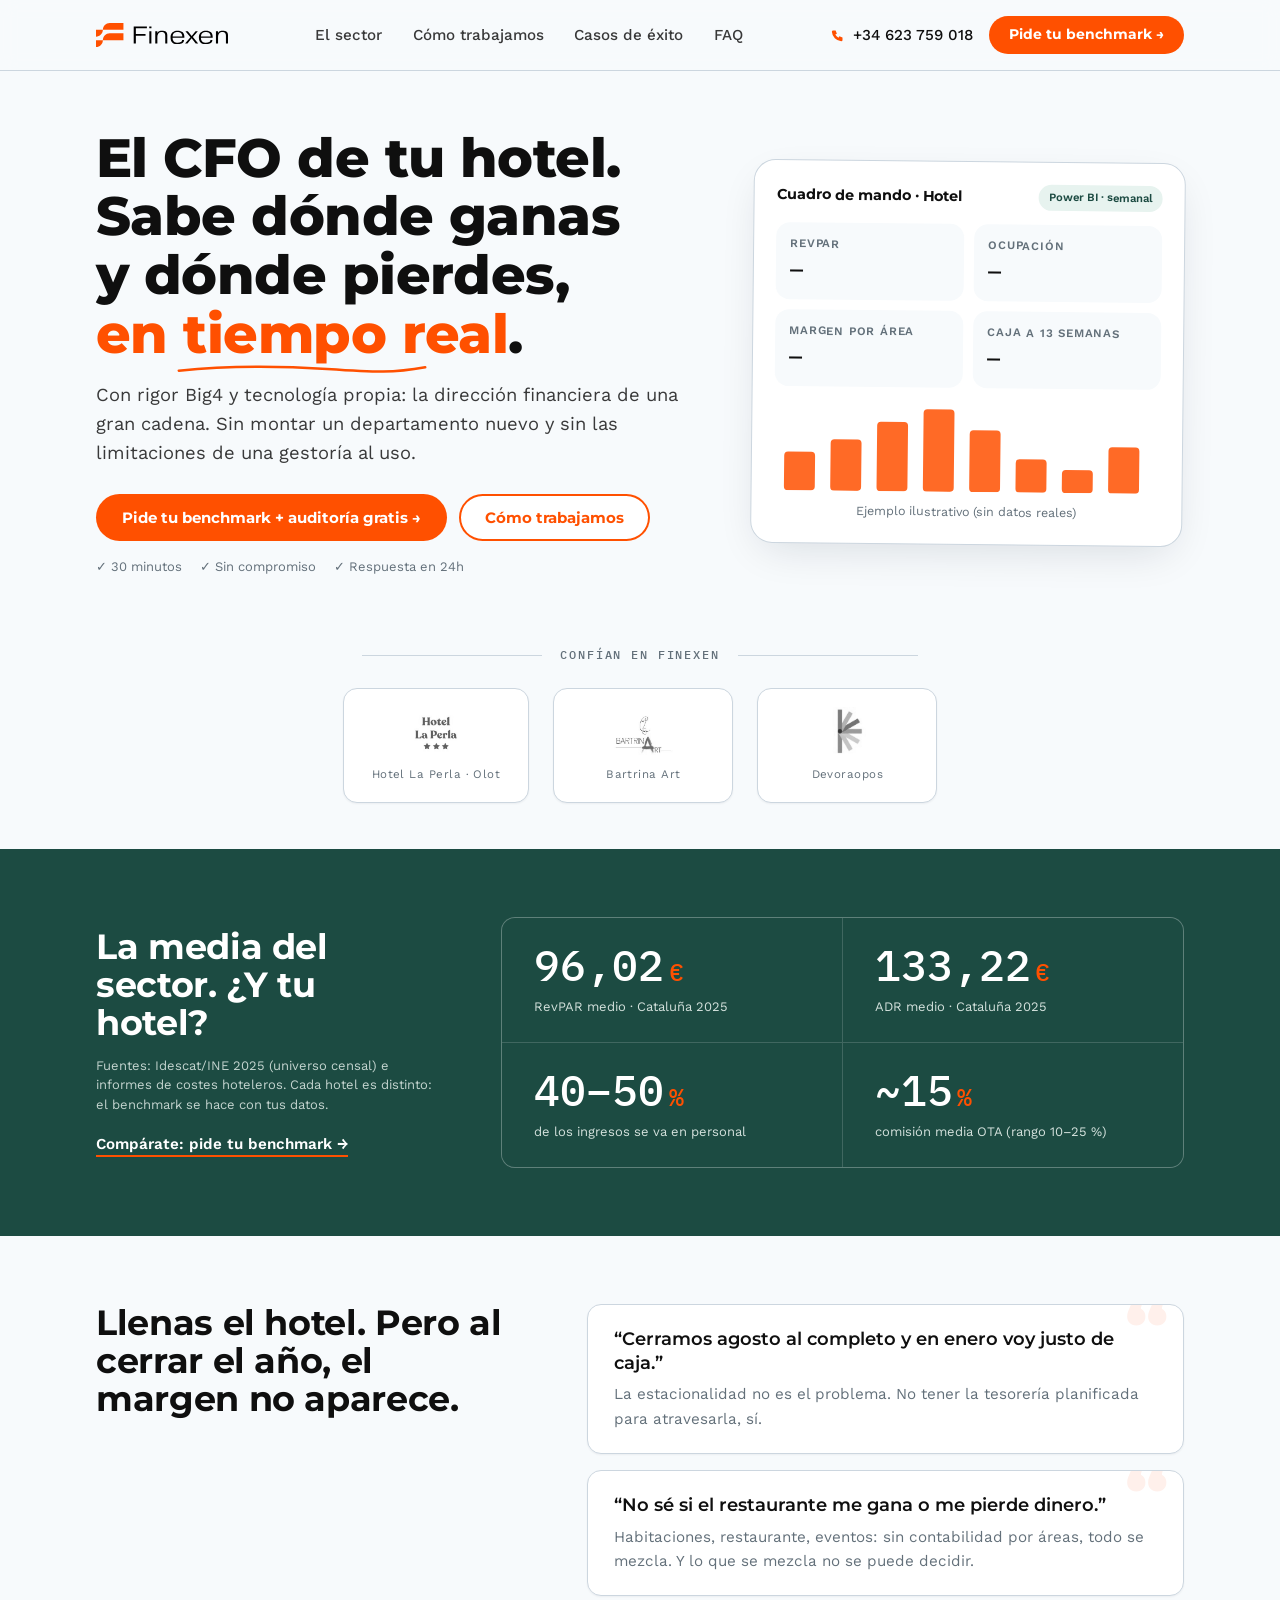
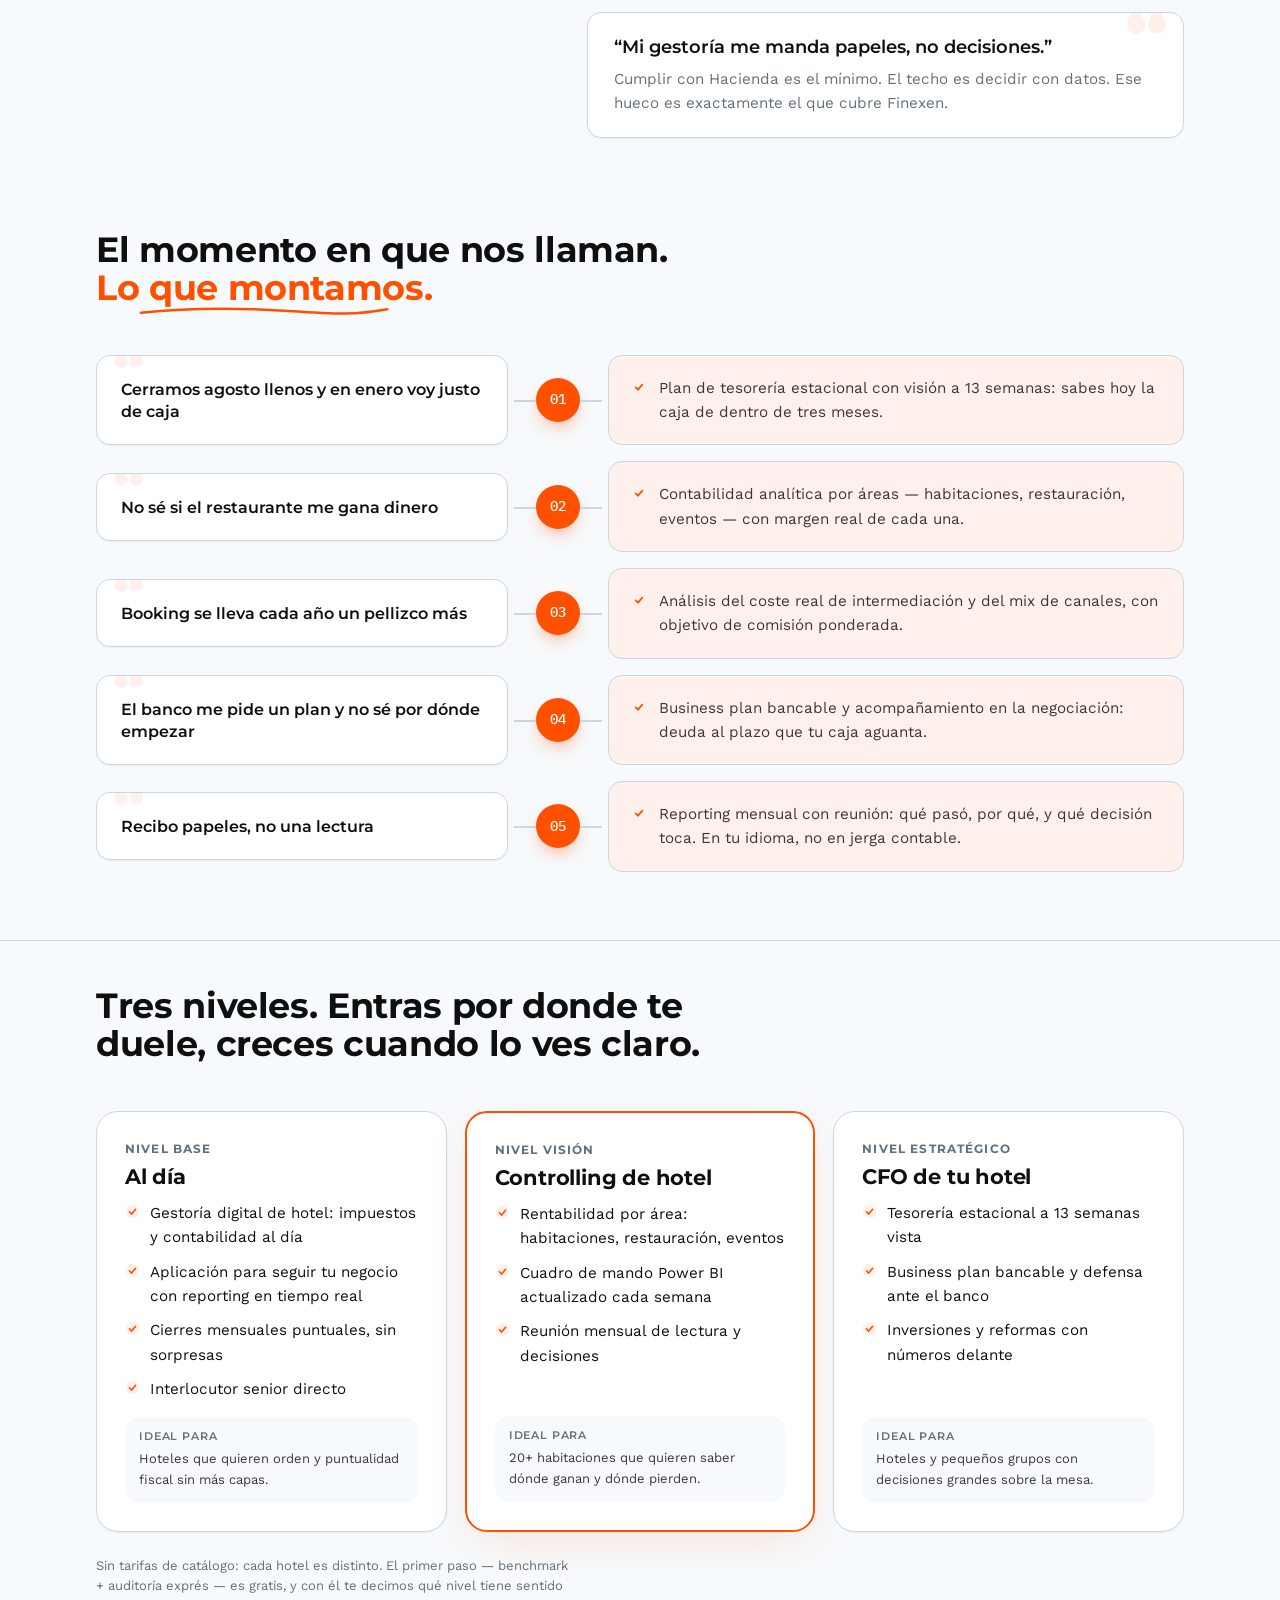
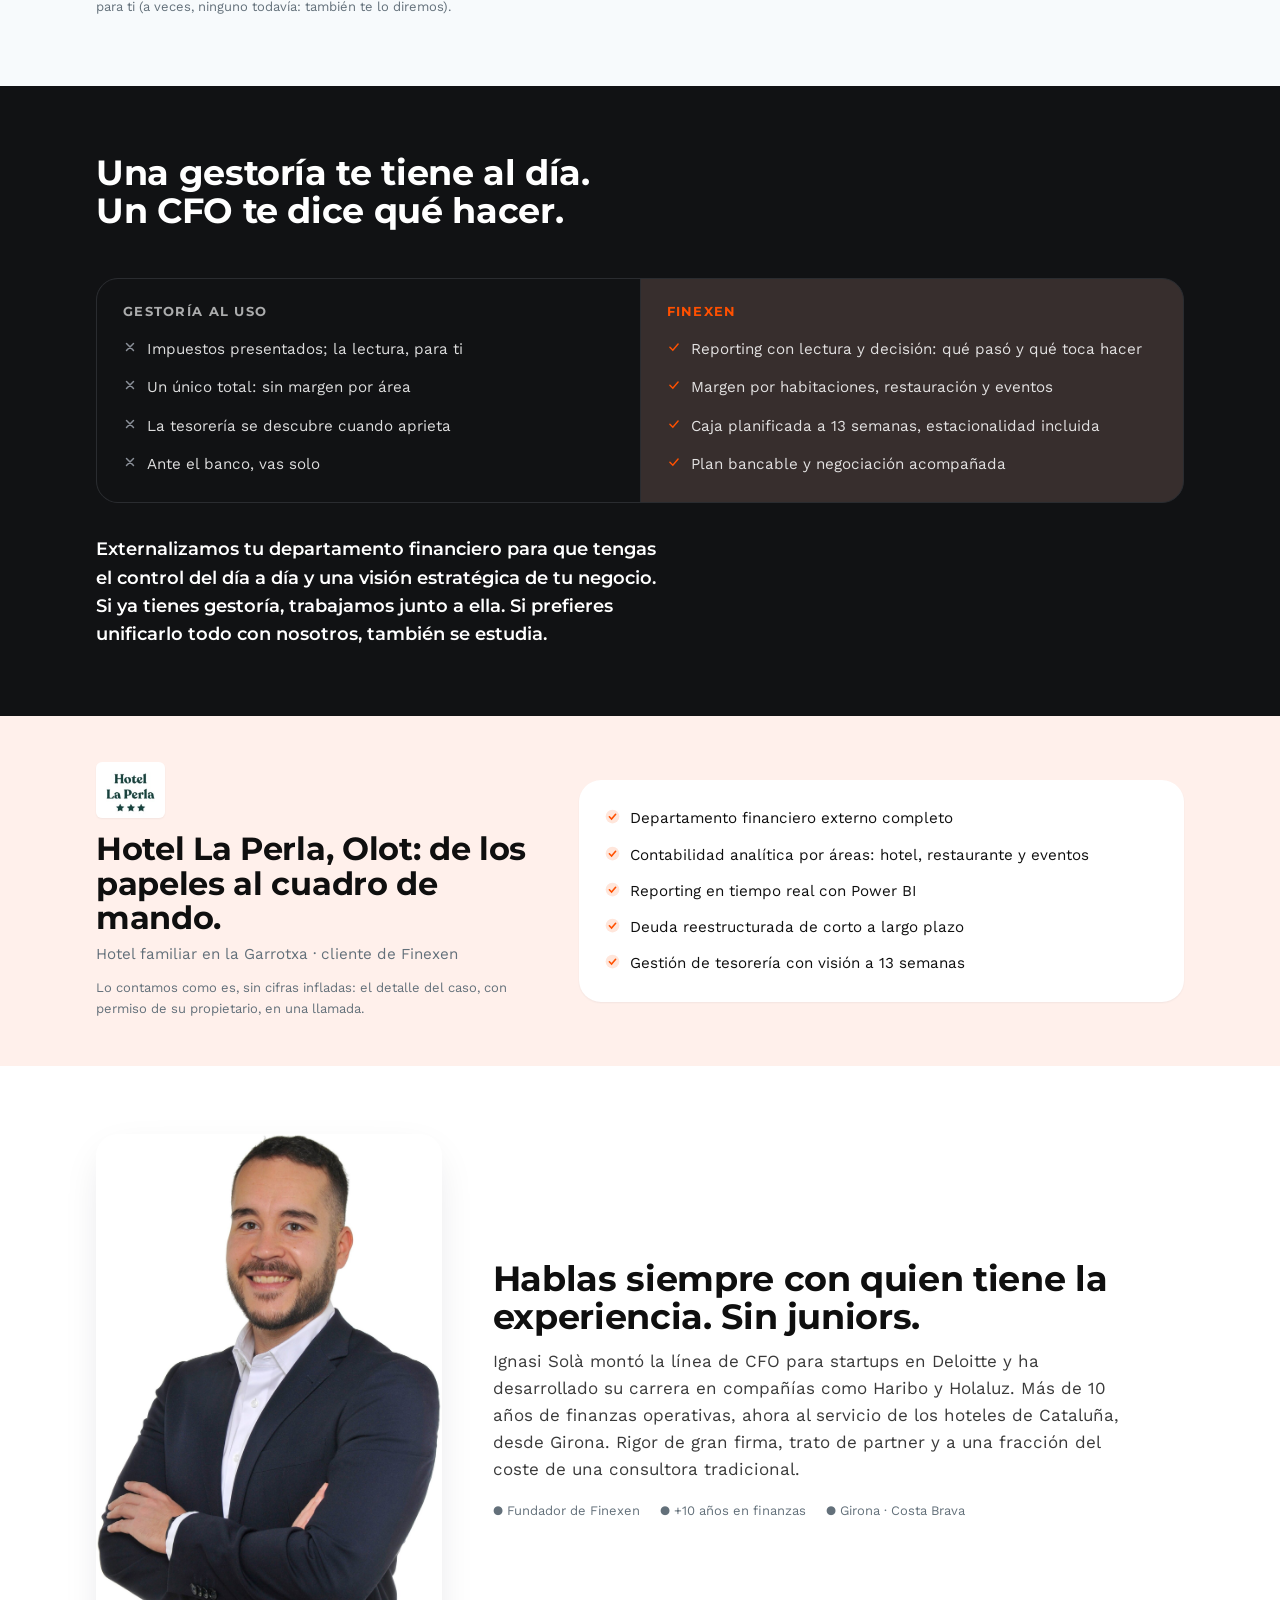
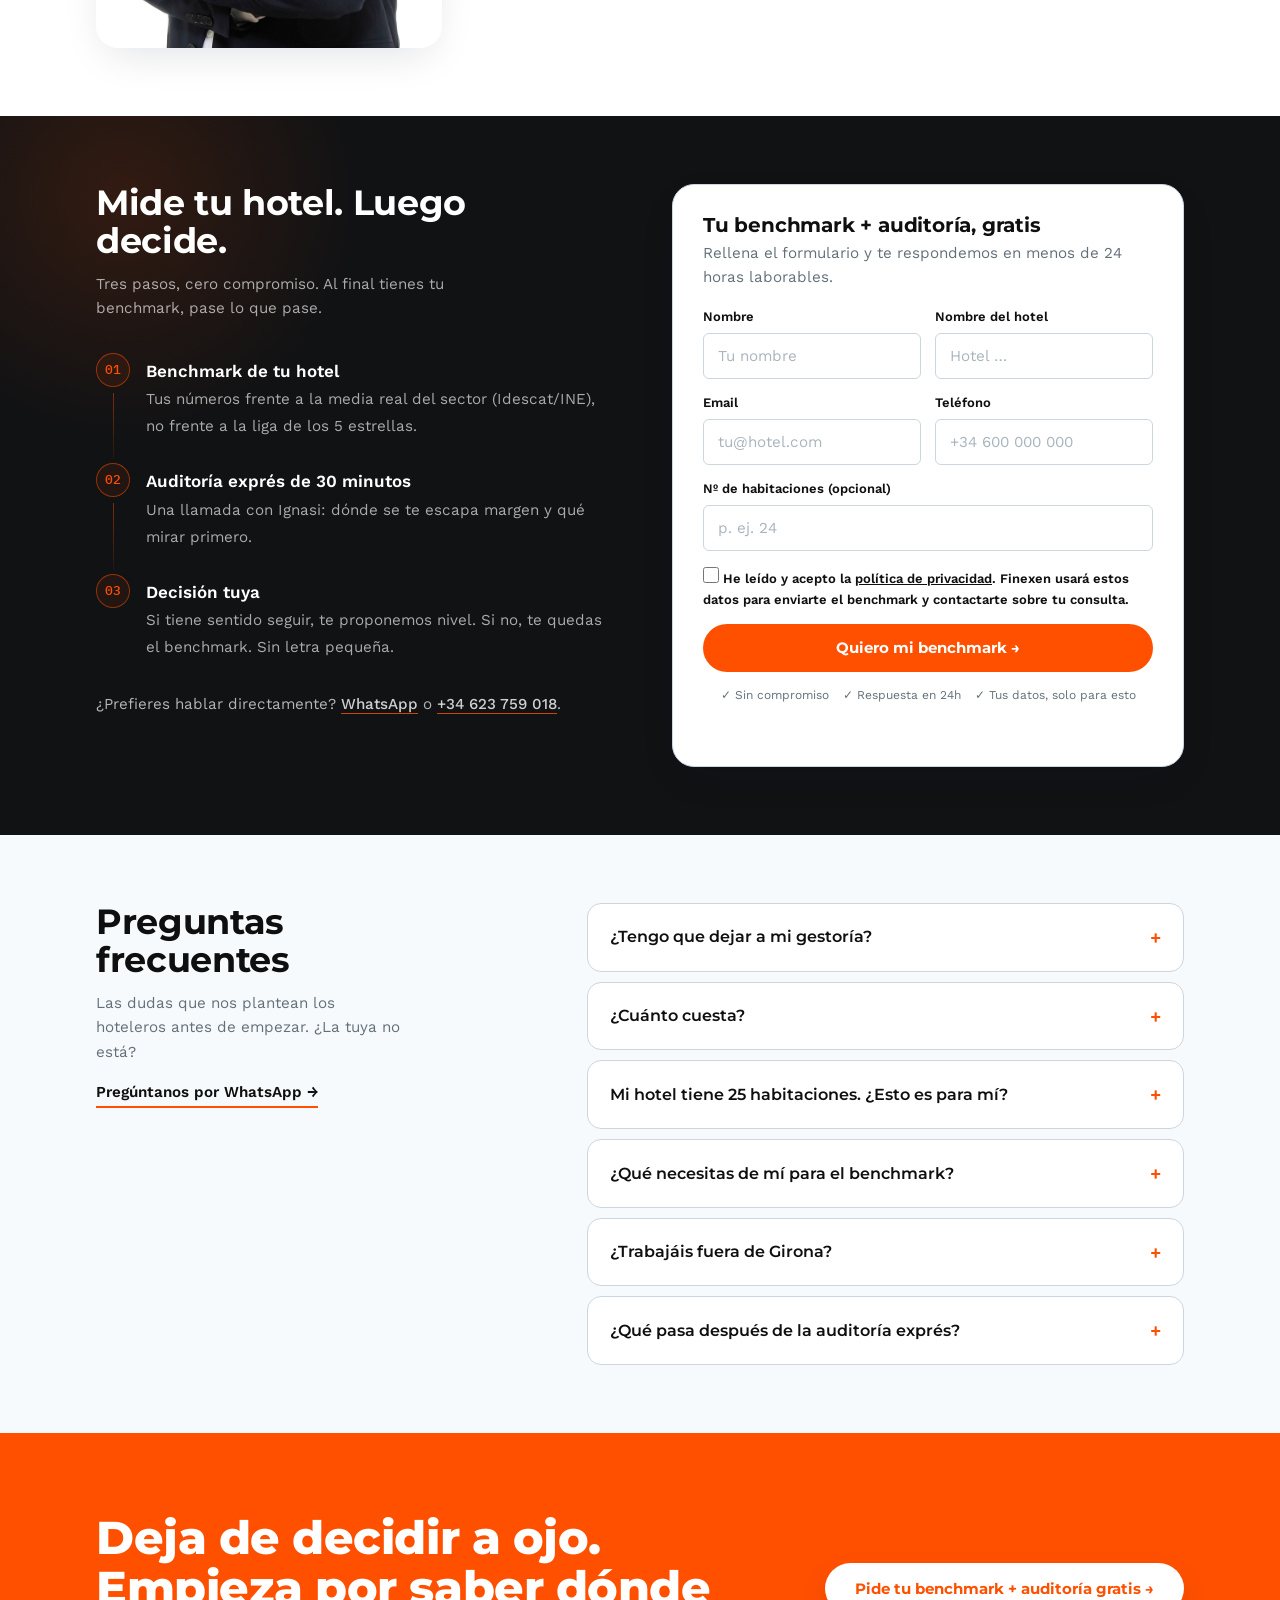
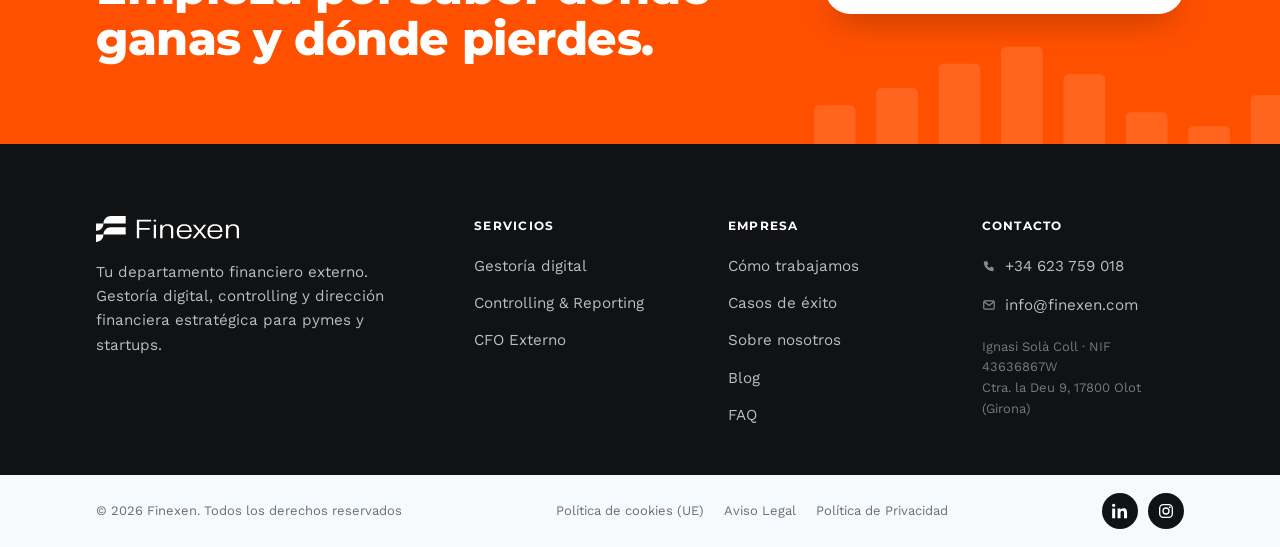
==== index.html @ 7e86ce0a "Landing Finexen: HTML/CSS/JS separados, fiel a referencia y assets Co-Authored-By: Claude Fable 5 <n" ====
<!DOCTYPE html>
<html lang="es">
<head>
<meta charset="UTF-8">
<meta name="viewport" content="width=device-width, initial-scale=1.0">
<title>Finexen · El CFO de tu hotel</title>
<meta name="description" content="Dirección financiera para hoteles independientes de Cataluña. Benchmark y auditoría exprés gratis.">
<link rel="preconnect" href="https://fonts.googleapis.com">
<link rel="preconnect" href="https://fonts.gstatic.com" crossorigin>
<link href="https://fonts.googleapis.com/css2?family=Montserrat:wght@600;700;800&family=Work+Sans:wght@400;500;600&family=IBM+Plex+Mono:wght@500&display=swap" rel="stylesheet">
<link rel="stylesheet" href="styles.css">
<link rel="icon" href="assets/logo_finexen.svg" type="image/svg+xml">
</head>
<body>

<!-- NAV -->
<nav class="nav" aria-label="Principal">
  <div class="wrap">
    <a class="brand" href="#top" aria-label="Finexen — inicio"><img src="assets/logo_finexen.svg" alt="Finexen" width="140" height="26"></a>
    <div class="links">
      <a href="#datos">El sector</a>
      <a href="#niveles">Cómo trabajamos</a>
      <a href="#caso">Casos de éxito</a>
      <a href="#faq">FAQ</a>
    </div>
    <div class="acts">
      <a class="tel" href="tel:+34623759018" data-ev="contact_click">
        <svg width="15" height="15" viewBox="0 0 24 24" fill="none" aria-hidden="true"><path d="M5 4h4l2 5-2.5 1.5a11 11 0 0 0 5 5L15 13l5 2v4a2 2 0 0 1-2 2A16 16 0 0 1 3 6a2 2 0 0 1 2-2Z" fill="#FF5000"/></svg>
        <span>+34 623 759 018</span></a>
      <a class="btn btn-p" href="#benchmark">Pide tu benchmark →</a>
    </div>
  </div>
</nav>

<main id="top">

<!-- HERO -->
<header class="hero">
  <div class="wrap">
    <div>
      <h1>El CFO de tu hotel. Sabe dónde ganas y dónde pierdes, <span class="hl">en tiempo real</span>.</h1>
      <p class="lede">Con rigor Big4 y tecnología propia: la dirección financiera de una gran cadena. Sin montar un departamento nuevo y sin las limitaciones de una gestoría al uso.</p>
      <div class="ctas">
        <a class="btn btn-p" href="#benchmark">Pide tu benchmark + auditoría gratis →</a>
        <a class="btn btn-g" href="#niveles">Cómo trabajamos</a>
      </div>
      <div class="micro"><span>✓ 30 minutos</span><span>✓ Sin compromiso</span><span>✓ Respuesta en 24h</span></div>
    </div>
    <figure class="dash" aria-label="Ejemplo de cuadro de mando de hotel (ilustrativo)">
      <div class="dh"><b>Cuadro de mando · Hotel</b><span>Power BI · semanal</span></div>
      <div class="kpis">
        <div class="kpi"><small>RevPAR</small><b>—</b></div>
        <div class="kpi"><small>Ocupación</small><b>—</b></div>
        <div class="kpi"><small>Margen por área</small><b>—</b></div>
        <div class="kpi"><small>Caja a 13 semanas</small><b>—</b></div>
      </div>
      <svg viewBox="0 0 300 70" width="100%" height="70" aria-hidden="true">
        <g fill="#FF5000" opacity=".85">
          <rect x="8"  y="40" width="24" height="30" rx="3"/><rect x="44" y="30" width="24" height="40" rx="3"/>
          <rect x="80" y="16" width="24" height="54" rx="3"/><rect x="116" y="6" width="24" height="64" rx="3"/>
          <rect x="152" y="22" width="24" height="48" rx="3"/><rect x="188" y="44" width="24" height="26" rx="3"/>
          <rect x="224" y="52" width="24" height="18" rx="3"/><rect x="260" y="34" width="24" height="36" rx="3"/>
        </g>
      </svg>
      <figcaption class="cap">Ejemplo ilustrativo (sin datos reales)</figcaption>
    </figure>
  </div>
</header>

<!-- CLIENTES -->
<section class="clientes" aria-label="Clientes que confían en Finexen">
  <div class="wrap">
    <p class="tag">Confían en Finexen</p>
    <div class="logos">
      <figure>
        <img src="assets/logo_laperla.jpg" alt="Hotel La Perla" loading="lazy" decoding="async">
        <figcaption>Hotel La Perla · Olot</figcaption>
      </figure>
      <figure>
        <img src="assets/logo_bartrina.jpg" alt="Bartrina Art" loading="lazy" decoding="async">
        <figcaption>Bartrina Art</figcaption>
      </figure>
      <figure>
        <img src="assets/logo_devoraopos.jpg" alt="Devoraopos" loading="lazy" decoding="async">
        <figcaption>Devoraopos</figcaption>
      </figure>
    </div>
  </div>
</section>

<!-- STATS SECTOR -->
<section class="stats" id="datos" aria-label="Datos del sector">
  <div class="wrap">
    <div class="intro" data-rv>
      <h2>La media del sector. ¿Y tu hotel?</h2>
      <p class="src">Fuentes: Idescat/INE 2025 (universo censal) e informes de costes hoteleros. Cada hotel es distinto: el benchmark se hace con tus datos.</p>
      <a href="#benchmark">Compárate: pide tu benchmark →</a>
    </div>
    <div class="figs" data-rv>
      <div class="fig"><b>96,02<i>€</i></b><small>RevPAR medio · Cataluña 2025</small></div>
      <div class="fig"><b>133,22<i>€</i></b><small>ADR medio · Cataluña 2025</small></div>
      <div class="fig"><b>40–50<i>%</i></b><small>de los ingresos se va en personal</small></div>
      <div class="fig"><b>~15<i>%</i></b><small>comisión media OTA (rango 10–25 %)</small></div>
    </div>
  </div>
</section>

<!-- VOCES -->
<section class="voces">
  <div class="wrap">
    <div class="head">
      <h2>Llenas el hotel. Pero al cerrar el año, el margen no aparece.</h2>
    </div>
    <div class="list">
      <div class="voz" data-rv>
        <blockquote>“Cerramos agosto al completo y en enero voy justo de caja.”</blockquote>
        <p>La estacionalidad no es el problema. No tener la tesorería planificada para atravesarla, sí.</p>
      </div>
      <div class="voz" data-rv>
        <blockquote>“No sé si el restaurante me gana o me pierde dinero.”</blockquote>
        <p>Habitaciones, restaurante, eventos: sin contabilidad por áreas, todo se mezcla. Y lo que se mezcla no se puede decidir.</p>
      </div>
      <div class="voz" data-rv>
        <blockquote>“Mi gestoría me manda papeles, no decisiones.”</blockquote>
        <p>Cumplir con Hacienda es el mínimo. El techo es decidir con datos. Ese hueco es exactamente el que cubre Finexen.</p>
      </div>
    </div>
  </div>
</section>

<!-- TABLA FIRMA -->
<section class="tabla" aria-label="Cuándo nos llaman los hoteles">
  <div class="wrap">
    <div class="head">
      <h2>El momento en que nos llaman. <span class="hl">Lo que montamos.</span></h2>
    </div>
    <ol class="flow">
      <li data-rv>
        <div class="sit"><p>Cerramos agosto llenos y en enero voy justo de caja</p></div>
        <span class="node">01</span>
        <div class="sol"><svg width="16" height="16" viewBox="0 0 24 24" aria-hidden="true"><circle cx="12" cy="12" r="11" fill="#FFF0EB"/><path d="M7 12.5 10.5 16 17 8.5" stroke="#FF5000" stroke-width="2.5" fill="none" stroke-linecap="round"/></svg><p>Plan de tesorería estacional con visión a 13 semanas: sabes hoy la caja de dentro de tres meses.</p></div>
      </li>
      <li data-rv>
        <div class="sit"><p>No sé si el restaurante me gana dinero</p></div>
        <span class="node">02</span>
        <div class="sol"><svg width="16" height="16" viewBox="0 0 24 24" aria-hidden="true"><circle cx="12" cy="12" r="11" fill="#FFF0EB"/><path d="M7 12.5 10.5 16 17 8.5" stroke="#FF5000" stroke-width="2.5" fill="none" stroke-linecap="round"/></svg><p>Contabilidad analítica por áreas — habitaciones, restauración, eventos — con margen real de cada una.</p></div>
      </li>
      <li data-rv>
        <div class="sit"><p>Booking se lleva cada año un pellizco más</p></div>
        <span class="node">03</span>
        <div class="sol"><svg width="16" height="16" viewBox="0 0 24 24" aria-hidden="true"><circle cx="12" cy="12" r="11" fill="#FFF0EB"/><path d="M7 12.5 10.5 16 17 8.5" stroke="#FF5000" stroke-width="2.5" fill="none" stroke-linecap="round"/></svg><p>Análisis del coste real de intermediación y del mix de canales, con objetivo de comisión ponderada.</p></div>
      </li>
      <li data-rv>
        <div class="sit"><p>El banco me pide un plan y no sé por dónde empezar</p></div>
        <span class="node">04</span>
        <div class="sol"><svg width="16" height="16" viewBox="0 0 24 24" aria-hidden="true"><circle cx="12" cy="12" r="11" fill="#FFF0EB"/><path d="M7 12.5 10.5 16 17 8.5" stroke="#FF5000" stroke-width="2.5" fill="none" stroke-linecap="round"/></svg><p>Business plan bancable y acompañamiento en la negociación: deuda al plazo que tu caja aguanta.</p></div>
      </li>
      <li data-rv>
        <div class="sit"><p>Recibo papeles, no una lectura</p></div>
        <span class="node">05</span>
        <div class="sol"><svg width="16" height="16" viewBox="0 0 24 24" aria-hidden="true"><circle cx="12" cy="12" r="11" fill="#FFF0EB"/><path d="M7 12.5 10.5 16 17 8.5" stroke="#FF5000" stroke-width="2.5" fill="none" stroke-linecap="round"/></svg><p>Reporting mensual con reunión: qué pasó, por qué, y qué decisión toca. En tu idioma, no en jerga contable.</p></div>
      </li>
    </ol>
  </div>
</section>

<!-- NIVELES -->
<section class="niv" id="niveles">
  <div class="wrap">
    <div class="head">
      <h2>Tres niveles. Entras por donde te duele, creces cuando lo ves claro.</h2>
    </div>
    <div class="grid">
      <div class="ncard" data-rv>
        <span class="tier">Nivel base</span>
        <h3>Al día</h3>
        <ul>
          <li class="k"><svg width="15" height="15" viewBox="0 0 24 24" aria-hidden="true"><circle cx="12" cy="12" r="11" fill="#FFF0EB"/><path d="M7 12.5 10.5 16 17 8.5" stroke="#FF5000" stroke-width="2.5" fill="none" stroke-linecap="round"/></svg>Gestoría digital de hotel: impuestos y contabilidad al día</li>
          <li class="k"><svg width="15" height="15" viewBox="0 0 24 24" aria-hidden="true"><circle cx="12" cy="12" r="11" fill="#FFF0EB"/><path d="M7 12.5 10.5 16 17 8.5" stroke="#FF5000" stroke-width="2.5" fill="none" stroke-linecap="round"/></svg>Aplicación para seguir tu negocio con reporting en tiempo real</li>
          <li class="k"><svg width="15" height="15" viewBox="0 0 24 24" aria-hidden="true"><circle cx="12" cy="12" r="11" fill="#FFF0EB"/><path d="M7 12.5 10.5 16 17 8.5" stroke="#FF5000" stroke-width="2.5" fill="none" stroke-linecap="round"/></svg>Cierres mensuales puntuales, sin sorpresas</li>
          <li class="k"><svg width="15" height="15" viewBox="0 0 24 24" aria-hidden="true"><circle cx="12" cy="12" r="11" fill="#FFF0EB"/><path d="M7 12.5 10.5 16 17 8.5" stroke="#FF5000" stroke-width="2.5" fill="none" stroke-linecap="round"/></svg>Interlocutor senior directo</li>
        </ul>
        <div class="ideal"><b>Ideal para</b>Hoteles que quieren orden y puntualidad fiscal sin más capas.</div>
      </div>
      <div class="ncard f" data-rv>
        <span class="tier">Nivel visión</span>
        <h3>Controlling de hotel</h3>
        <ul>
          <li class="k"><svg width="15" height="15" viewBox="0 0 24 24" aria-hidden="true"><circle cx="12" cy="12" r="11" fill="#FFF0EB"/><path d="M7 12.5 10.5 16 17 8.5" stroke="#FF5000" stroke-width="2.5" fill="none" stroke-linecap="round"/></svg>Rentabilidad por área: habitaciones, restauración, eventos</li>
          <li class="k"><svg width="15" height="15" viewBox="0 0 24 24" aria-hidden="true"><circle cx="12" cy="12" r="11" fill="#FFF0EB"/><path d="M7 12.5 10.5 16 17 8.5" stroke="#FF5000" stroke-width="2.5" fill="none" stroke-linecap="round"/></svg>Cuadro de mando Power BI actualizado cada semana</li>
          <li class="k"><svg width="15" height="15" viewBox="0 0 24 24" aria-hidden="true"><circle cx="12" cy="12" r="11" fill="#FFF0EB"/><path d="M7 12.5 10.5 16 17 8.5" stroke="#FF5000" stroke-width="2.5" fill="none" stroke-linecap="round"/></svg>Reunión mensual de lectura y decisiones</li>
        </ul>
        <div class="ideal"><b>Ideal para</b>20+ habitaciones que quieren saber dónde ganan y dónde pierden.</div>
      </div>
      <div class="ncard" data-rv>
        <span class="tier">Nivel estratégico</span>
        <h3>CFO de tu hotel</h3>
        <ul>
          <li class="k"><svg width="15" height="15" viewBox="0 0 24 24" aria-hidden="true"><circle cx="12" cy="12" r="11" fill="#FFF0EB"/><path d="M7 12.5 10.5 16 17 8.5" stroke="#FF5000" stroke-width="2.5" fill="none" stroke-linecap="round"/></svg>Tesorería estacional a 13 semanas vista</li>
          <li class="k"><svg width="15" height="15" viewBox="0 0 24 24" aria-hidden="true"><circle cx="12" cy="12" r="11" fill="#FFF0EB"/><path d="M7 12.5 10.5 16 17 8.5" stroke="#FF5000" stroke-width="2.5" fill="none" stroke-linecap="round"/></svg>Business plan bancable y defensa ante el banco</li>
          <li class="k"><svg width="15" height="15" viewBox="0 0 24 24" aria-hidden="true"><circle cx="12" cy="12" r="11" fill="#FFF0EB"/><path d="M7 12.5 10.5 16 17 8.5" stroke="#FF5000" stroke-width="2.5" fill="none" stroke-linecap="round"/></svg>Inversiones y reformas con números delante</li>
        </ul>
        <div class="ideal"><b>Ideal para</b>Hoteles y pequeños grupos con decisiones grandes sobre la mesa.</div>
      </div>
    </div>
    <p class="nota">Sin tarifas de catálogo: cada hotel es distinto. El primer paso — benchmark + auditoría exprés — es gratis, y con él te decimos qué nivel tiene sentido para ti (a veces, ninguno todavía: también te lo diremos).</p>
  </div>
</section>

<!-- COMPARATIVA -->
<section class="comp">
  <div class="wrap">
    <div class="head">
      <h2>Una gestoría te tiene al día. Un CFO te dice qué hacer.</h2>
    </div>
    <div class="grid" data-rv>
      <div class="col">
        <h3>Gestoría al uso</h3>
        <ul>
          <li><svg width="14" height="14" viewBox="0 0 24 24" aria-hidden="true"><path d="M6 6l12 12M18 6 6 18" stroke="#8A8F98" stroke-width="2.5" stroke-linecap="round"/></svg>Impuestos presentados; la lectura, para ti</li>
          <li><svg width="14" height="14" viewBox="0 0 24 24" aria-hidden="true"><path d="M6 6l12 12M18 6 6 18" stroke="#8A8F98" stroke-width="2.5" stroke-linecap="round"/></svg>Un único total: sin margen por área</li>
          <li><svg width="14" height="14" viewBox="0 0 24 24" aria-hidden="true"><path d="M6 6l12 12M18 6 6 18" stroke="#8A8F98" stroke-width="2.5" stroke-linecap="round"/></svg>La tesorería se descubre cuando aprieta</li>
          <li><svg width="14" height="14" viewBox="0 0 24 24" aria-hidden="true"><path d="M6 6l12 12M18 6 6 18" stroke="#8A8F98" stroke-width="2.5" stroke-linecap="round"/></svg>Ante el banco, vas solo</li>
        </ul>
      </div>
      <div class="col">
        <h3>Finexen</h3>
        <ul>
          <li><svg width="14" height="14" viewBox="0 0 24 24" aria-hidden="true"><path d="M5 12.5 10 17.5 19 7" stroke="#FF5000" stroke-width="2.5" fill="none" stroke-linecap="round"/></svg>Reporting con lectura y decisión: qué pasó y qué toca hacer</li>
          <li><svg width="14" height="14" viewBox="0 0 24 24" aria-hidden="true"><path d="M5 12.5 10 17.5 19 7" stroke="#FF5000" stroke-width="2.5" fill="none" stroke-linecap="round"/></svg>Margen por habitaciones, restauración y eventos</li>
          <li><svg width="14" height="14" viewBox="0 0 24 24" aria-hidden="true"><path d="M5 12.5 10 17.5 19 7" stroke="#FF5000" stroke-width="2.5" fill="none" stroke-linecap="round"/></svg>Caja planificada a 13 semanas, estacionalidad incluida</li>
          <li><svg width="14" height="14" viewBox="0 0 24 24" aria-hidden="true"><path d="M5 12.5 10 17.5 19 7" stroke="#FF5000" stroke-width="2.5" fill="none" stroke-linecap="round"/></svg>Plan bancable y negociación acompañada</li>
        </ul>
      </div>
    </div>
    <p class="cierre">Externalizamos tu departamento financiero para que tengas el control del día a día y una visión estratégica de tu negocio. Si ya tienes gestoría, trabajamos junto a ella. Si prefieres unificarlo todo con nosotros, también se estudia.</p>
  </div>
</section>

<!-- CASO -->
<section class="caso" id="caso">
  <div class="wrap">
    <div>
      <img class="logo-caso" src="assets/logo_laperla.jpg" alt="Hotel La Perla" width="120" loading="lazy" decoding="async">
      <h2>Hotel La Perla, Olot: de los papeles al cuadro de mando.</h2>
      <p class="geo">Hotel familiar en la Garrotxa · cliente de Finexen</p>
      <p class="marco">Lo contamos como es, sin cifras infladas: el detalle del caso, con permiso de su propietario, en una llamada.</p>
    </div>
    <ul data-rv>
      <li class="k"><svg width="15" height="15" viewBox="0 0 24 24" aria-hidden="true"><circle cx="12" cy="12" r="11" fill="#FF5000" opacity=".14"/><path d="M7 12.5 10.5 16 17 8.5" stroke="#FF5000" stroke-width="2.5" fill="none" stroke-linecap="round"/></svg>Departamento financiero externo completo</li>
      <li class="k"><svg width="15" height="15" viewBox="0 0 24 24" aria-hidden="true"><circle cx="12" cy="12" r="11" fill="#FF5000" opacity=".14"/><path d="M7 12.5 10.5 16 17 8.5" stroke="#FF5000" stroke-width="2.5" fill="none" stroke-linecap="round"/></svg>Contabilidad analítica por áreas: hotel, restaurante y eventos</li>
      <li class="k"><svg width="15" height="15" viewBox="0 0 24 24" aria-hidden="true"><circle cx="12" cy="12" r="11" fill="#FF5000" opacity=".14"/><path d="M7 12.5 10.5 16 17 8.5" stroke="#FF5000" stroke-width="2.5" fill="none" stroke-linecap="round"/></svg>Reporting en tiempo real con Power BI</li>
      <li class="k"><svg width="15" height="15" viewBox="0 0 24 24" aria-hidden="true"><circle cx="12" cy="12" r="11" fill="#FF5000" opacity=".14"/><path d="M7 12.5 10.5 16 17 8.5" stroke="#FF5000" stroke-width="2.5" fill="none" stroke-linecap="round"/></svg>Deuda reestructurada de corto a largo plazo</li>
      <li class="k"><svg width="15" height="15" viewBox="0 0 24 24" aria-hidden="true"><circle cx="12" cy="12" r="11" fill="#FF5000" opacity=".14"/><path d="M7 12.5 10.5 16 17 8.5" stroke="#FF5000" stroke-width="2.5" fill="none" stroke-linecap="round"/></svg>Gestión de tesorería con visión a 13 semanas</li>
    </ul>
  </div>
</section>

<!-- IGNASI -->
<section class="eq">
  <div class="wrap">
    <picture data-rv>
      <img src="assets/ignasi.jpg" alt="Ignasi Solà, fundador de Finexen" loading="lazy" decoding="async">
    </picture>
    <div>
      <h2>Hablas siempre con quien tiene la experiencia. Sin juniors.</h2>
      <p class="bio">Ignasi Solà montó la línea de CFO para startups en Deloitte y ha desarrollado su carrera en compañías como Haribo y Holaluz. Más de 10 años de finanzas operativas, ahora al servicio de los hoteles de Cataluña, desde Girona. Rigor de gran firma, trato de partner y a una fracción del coste de una consultora tradicional.</p>
      <div class="firmas">
        <span>● Fundador de Finexen</span><span>● +10 años en finanzas</span><span>● Girona · Costa Brava</span>
      </div>
    </div>
  </div>
</section>

<!-- OFERTA + FORM -->
<section class="oferta" id="benchmark">
  <div class="wrap">
    <div>
      <h2>Mide tu hotel. Luego decide.</h2>
      <p class="lede">Tres pasos, cero compromiso. Al final tienes tu benchmark, pase lo que pase.</p>
      <div class="pasos">
        <div class="paso"><i>01</i><div><b>Benchmark de tu hotel</b><span>Tus números frente a la media real del sector (Idescat/INE), no frente a la liga de los 5 estrellas.</span></div></div>
        <div class="paso"><i>02</i><div><b>Auditoría exprés de 30 minutos</b><span>Una llamada con Ignasi: dónde se te escapa margen y qué mirar primero.</span></div></div>
        <div class="paso"><i>03</i><div><b>Decisión tuya</b><span>Si tiene sentido seguir, te proponemos nivel. Si no, te quedas el benchmark. Sin letra pequeña.</span></div></div>
      </div>
      <p class="alt">¿Prefieres hablar directamente? <a href="https://wa.me/34623759018?text=Hola%20Ignasi%2C%20quiero%20el%20benchmark%20de%20mi%20hotel" data-ev="contact_click" target="_blank" rel="noopener">WhatsApp</a> o <a href="tel:+34623759018" data-ev="contact_click">+34 623 759 018</a>.</p>
    </div>
    <div class="form" id="form-card">
      <form novalidate>
        <h3>Tu benchmark + auditoría, gratis</h3>
        <p class="sub">Rellena el formulario y te respondemos en menos de 24 horas laborables.</p>
        <div class="fgrid">
          <label>Nombre
            <input type="text" name="nombre" required minlength="2" autocomplete="name" placeholder="Tu nombre">
          </label>
          <label>Nombre del hotel
            <input type="text" name="hotel" required minlength="2" autocomplete="organization" placeholder="Hotel …">
          </label>
          <label>Email
            <input type="email" name="email" required autocomplete="email" placeholder="tu@hotel.com">
          </label>
          <label>Teléfono
            <input type="tel" name="telefono" required pattern="[+0-9 ]{9,15}" autocomplete="tel" placeholder="+34 600 000 000">
          </label>
        </div>
        <label>Nº de habitaciones (opcional)
          <input type="text" name="habitaciones" inputmode="numeric" pattern="[0-9]{1,4}" autocomplete="off" placeholder="p. ej. 24">
        </label>
        <div class="hp" aria-hidden="true"><input type="text" name="web_empresa" tabindex="-1" autocomplete="off"></div>
        <label class="rgpd"><input type="checkbox" name="consent" required>
          <span>He leído y acepto la <a href="https://finexen.com/politica-de-privacidad/" target="_blank" rel="noopener">política de privacidad</a>. Finexen usará estos datos para enviarte el benchmark y contactarte sobre tu consulta.</span>
        </label>
        <button class="btn btn-p" type="submit">Quiero mi benchmark →</button>
        <p class="ftrust"><span>✓ Sin compromiso</span><span>✓ Respuesta en 24h</span><span>✓ Tus datos, solo para esto</span></p>
        <p class="msg" aria-live="polite"></p>
      </form>
      <div class="gracias">
        <h3>Hecho. Revisa tu correo.</h3>
        <p>Te llega el benchmark y te escribimos en menos de 24 horas laborables para agendar la auditoría exprés. Si corre prisa: <a href="tel:+34623759018">+34 623 759 018</a>.</p>
      </div>
    </div>
  </div>
</section>

<!-- FAQ -->
<section class="faq" id="faq">
  <div class="wrap">
    <div class="head">
      <h2>Preguntas frecuentes</h2>
      <p>Las dudas que nos plantean los hoteleros antes de empezar. ¿La tuya no está?</p>
      <a class="ask" href="https://wa.me/34623759018?text=Hola%20Ignasi%2C%20tengo%20una%20duda%20sobre%20Finexen" data-ev="contact_click" target="_blank" rel="noopener">Pregúntanos por WhatsApp →</a>
    </div>
    <div class="list">
    <details><summary>¿Tengo que dejar a mi gestoría?</summary><p>No. Finexen entra como capa de dirección financiera: análisis, tesorería y decisiones. Tu gestoría puede seguir con lo suyo. Si más adelante quieres unificarlo todo en el nivel "Al día", se estudia — pero no es condición.</p></details>
    <details><summary>¿Cuánto cuesta?</summary><p>Depende del nivel y del tamaño del hotel, y no te lo vamos a decir a ciegas: primero el benchmark y la auditoría gratis, y con ellos una propuesta concreta. Una fracción del coste de un director financiero en plantilla.</p></details>
    <details><summary>Mi hotel tiene 25 habitaciones. ¿Esto es para mí?</summary><p>Ese es exactamente el perfil: hoteles independientes y pequeños grupos, a partir de unas 20 habitaciones o 500.000&nbsp;€ de facturación, en Cataluña. Si eres más pequeño, el benchmark te dirá igualmente dónde estás — y te lo quedas.</p></details>
    <details><summary>¿Qué necesitas de mí para el benchmark?</summary><p>Poca cosa: tus datos básicos de ocupación, tarifa media y estructura de ingresos. Con eso montamos la comparativa contra la media censal del sector (Idescat/INE) y la revisamos contigo en 30 minutos.</p></details>
    <details><summary>¿Trabajáis fuera de Girona?</summary><p>Sí: toda Cataluña. El trabajo del día a día es remoto (Power BI, reuniones por videollamada) y nos vemos en persona cuando toca — la base está en Girona.</p></details>
    <details><summary>¿Qué pasa después de la auditoría exprés?</summary><p>Te decimos lo que hemos visto y, solo si tiene sentido, qué nivel encaja. La decisión es tuya. Sin permanencias ni compromisos: esto funciona si te sirve.</p></details>
    </div>
  </div>
</section>

<!-- CIERRE -->
<section class="fin">
  <svg class="deco" viewBox="0 0 300 70" aria-hidden="true" preserveAspectRatio="xMaxYMax meet">
    <g fill="#FFFFFF">
      <rect x="8"  y="40" width="24" height="30" rx="3"/><rect x="44" y="30" width="24" height="40" rx="3"/>
      <rect x="80" y="16" width="24" height="54" rx="3"/><rect x="116" y="6" width="24" height="64" rx="3"/>
      <rect x="152" y="22" width="24" height="48" rx="3"/><rect x="188" y="44" width="24" height="26" rx="3"/>
      <rect x="224" y="52" width="24" height="18" rx="3"/><rect x="260" y="34" width="24" height="36" rx="3"/>
    </g>
  </svg>
  <div class="wrap">
    <div class="inner" data-rv>
      <h2>Deja de decidir a ojo. Empieza por saber dónde ganas y dónde pierdes.</h2>
      <a class="btn btn-w" href="#benchmark">Pide tu benchmark + auditoría gratis →</a>
    </div>
  </div>
</section>

</main>

<!-- FOOTER -->
<footer class="pie">
  <div class="wrap">
    <div class="cols">
      <div class="brand">
        <img src="assets/logo_finexen.svg" alt="Finexen" width="150" height="28">
        <p>Tu departamento financiero externo. Gestoría digital, controlling y dirección financiera estratégica para pymes y startups.</p>
      </div>
      <nav aria-label="Servicios">
        <h4>Servicios</h4>
        <ul>
          <li><a href="https://finexen.com/asesoria-estrategica-y-gestoria-digital/" target="_blank" rel="noopener">Gestoría digital</a></li>
          <li><a href="https://finexen.com/controlling-financiero-y-reporting/" target="_blank" rel="noopener">Controlling &amp; Reporting</a></li>
          <li><a href="https://finexen.com/direccion-financiera-externa/" target="_blank" rel="noopener">CFO Externo</a></li>
        </ul>
      </nav>
      <nav aria-label="Empresa">
        <h4>Empresa</h4>
        <ul>
          <li><a href="#niveles">Cómo trabajamos</a></li>
          <li><a href="#caso">Casos de éxito</a></li>
          <li><a href="https://finexen.com/quienes-somos/" target="_blank" rel="noopener">Sobre nosotros</a></li>
          <li><a href="https://finexen.com/blog/" target="_blank" rel="noopener">Blog</a></li>
          <li><a href="#faq">FAQ</a></li>
        </ul>
      </nav>
      <nav aria-label="Contacto">
        <h4>Contacto</h4>
        <ul>
          <li><a href="tel:+34623759018" data-ev="contact_click"><svg width="14" height="14" viewBox="0 0 24 24" fill="none" aria-hidden="true"><path d="M5 4h4l2 5-2.5 1.5a11 11 0 0 0 5 5L15 13l5 2v4a2 2 0 0 1-2 2A16 16 0 0 1 3 6a2 2 0 0 1 2-2Z" fill="currentColor"/></svg>+34 623 759 018</a></li>
          <li><a href="mailto:info@finexen.com"><svg width="14" height="14" viewBox="0 0 24 24" fill="none" aria-hidden="true"><rect x="3" y="5" width="18" height="14" rx="2" stroke="currentColor" stroke-width="2"/><path d="m4 7 8 6 8-6" stroke="currentColor" stroke-width="2" fill="none"/></svg>info@finexen.com</a></li>
          <li class="addr">Ignasi Solà Coll · NIF 43636867W<br>Ctra. la Deu 9, 17800 Olot (Girona)</li>
        </ul>
      </nav>
    </div>
  </div>
  <div class="sub">
    <div class="wrap">
      <p>© 2026 Finexen. Todos los derechos reservados</p>
      <div class="legal">
        <a href="https://finexen.com/politica-de-cookies-ue/" target="_blank" rel="noopener">Política de cookies (UE)</a>
        <a href="https://finexen.com/aviso-legal/" target="_blank" rel="noopener">Aviso Legal</a>
        <a href="https://finexen.com/politica-de-privacidad/" target="_blank" rel="noopener">Política de Privacidad</a>
      </div>
      <div class="soc">
        <a href="https://www.linkedin.com/company/finexen" target="_blank" rel="noopener" aria-label="Finexen en LinkedIn">
          <svg width="16" height="16" viewBox="0 0 24 24" fill="currentColor" aria-hidden="true"><path d="M4.98 3.5C4.98 4.88 3.87 6 2.5 6S0 4.88 0 3.5 1.12 1 2.5 1s2.48 1.12 2.48 2.5zM.22 8.09h4.56V23H.22V8.09zM8.34 8.09h4.37v2.04h.06c.61-1.15 2.1-2.37 4.32-2.37 4.62 0 5.47 3.04 5.47 6.99V23h-4.56v-7.31c0-1.74-.03-3.98-2.43-3.98-2.43 0-2.8 1.9-2.8 3.86V23H8.34V8.09z"/></svg>
        </a>
        <a href="https://www.instagram.com/finexen/" target="_blank" rel="noopener" aria-label="Finexen en Instagram">
          <svg width="16" height="16" viewBox="0 0 24 24" fill="none" stroke="currentColor" stroke-width="2" aria-hidden="true"><rect x="2.5" y="2.5" width="19" height="19" rx="5.5"/><circle cx="12" cy="12" r="4.5"/><circle cx="17.8" cy="6.2" r="1.3" fill="currentColor" stroke="none"/></svg>
        </a>
      </div>
    </div>
  </div>
</footer>

<script type="application/ld+json">
{"@context":"https://schema.org","@type":"FAQPage","mainEntity":[
{"@type":"Question","name":"¿Tengo que dejar a mi gestoría?","acceptedAnswer":{"@type":"Answer","text":"No. Finexen entra como capa de dirección financiera: análisis, tesorería y decisiones. Tu gestoría puede seguir con lo suyo."}},
{"@type":"Question","name":"¿Cuánto cuesta?","acceptedAnswer":{"@type":"Answer","text":"Depende del nivel y del tamaño del hotel: primero el benchmark y la auditoría gratis, y con ellos una propuesta concreta. Una fracción del coste de un director financiero en plantilla."}},
{"@type":"Question","name":"Mi hotel tiene 25 habitaciones. ¿Esto es para mí?","acceptedAnswer":{"@type":"Answer","text":"Ese es el perfil: hoteles independientes y pequeños grupos, a partir de unas 20 habitaciones o 500.000 € de facturación, en Cataluña."}},
{"@type":"Question","name":"¿Qué necesitas de mí para el benchmark?","acceptedAnswer":{"@type":"Answer","text":"Datos básicos de ocupación, tarifa media y estructura de ingresos. Con eso montamos la comparativa contra la media censal del sector (Idescat/INE) y la revisamos en 30 minutos."}},
{"@type":"Question","name":"¿Trabajáis fuera de Girona?","acceptedAnswer":{"@type":"Answer","text":"Sí: toda Cataluña. El día a día es remoto (Power BI, videollamadas) y nos vemos en persona cuando toca; la base está en Girona."}},
{"@type":"Question","name":"¿Qué pasa después de la auditoría exprés?","acceptedAnswer":{"@type":"Answer","text":"Te decimos lo que hemos visto y, solo si tiene sentido, qué nivel encaja. Sin permanencias: esto funciona si te sirve."}}]}
</script>
<script src="script.js" defer></script>
</body>
</html>
---- styles.css ----
/* ═══ Finexen · Landing hoteles — basada en referent.html
   Fuentes: Montserrat · Work Sans · IBM Plex Mono (Google Fonts) ═══ */

/* ── TOKENS ── */
:root{
  --c-paper:#F7FAFC; --c-white:#FFFFFF; --c-ink:#0F0F0F; --c-ink2:rgba(15,15,15,.82);
  --c-brand:#FF5000; --c-brand-ink:#FFFFFF;
  --c-peach:#FFF0EB; --c-teal:#1C4B42; --c-teal-ink:#EDF6F2;
  --c-dark:#111214; --c-dark-ink:rgba(255,255,255,.86);
  --c-line:#CCD6DF; --c-muted:#63707A; --c-focus:#0B57D0;
  --f-display:'Montserrat',Verdana,sans-serif;
  --f-text:'Work Sans',-apple-system,Helvetica,Arial,sans-serif;
  --f-mono:'IBM Plex Mono',ui-monospace,monospace;
  --fs-display:clamp(2.1rem,1.35rem + 3vw,3.4rem); --fs-h2:clamp(1.55rem,1.2rem + 1.5vw,2.2rem);
  --fs-h3:1.19rem; --fs-body:1.0625rem; --fs-small:.95rem; --fs-cap:.8125rem;
  --fs-stat:clamp(1.9rem,1.5rem + 1.6vw,2.7rem);
  --lh-display:1.08; --lh-text:1.6; --track-disp:-0.01em;
  --sp-2:.5rem; --sp-3:.75rem; --sp-4:1rem; --sp-5:1.5rem; --sp-6:2rem; --sp-7:3rem; --sp-8:4.5rem;
  --sec-y:clamp(3.25rem,2.5rem + 2.2vw,5rem); --sec-y-s:clamp(2.1rem,1.6rem + 1.6vw,3.1rem);
  --container:1160px; --gutter:clamp(1.25rem,4vw,2.25rem);
  --r-s:6px; --r-m:14px; --r-l:22px; --r-pill:100px;
  --sh-1:0 1px 2px rgba(15,23,42,.05); --sh-2:0 14px 44px -12px rgba(15,23,42,.14);
  --ease:cubic-bezier(.19,.8,.26,1); --dur-1:150ms; --dur-2:260ms;
  --c-brand-hover:#E04600; --c-brand-active:#C93F00; --c-peach-active:#FFE3D8; --c-chip-teal:#E7F3EF;
  --c-dark-line:#2A2C30; --c-line-hover:#A9B7C2; --c-error:#B3261E; --c-x:#8A8F98; --c-brand-wash:rgba(255,80,0,.06);
  --nav-h:70px;
}

/* ── RESET ── */
*,*::before,*::after{box-sizing:border-box;margin:0;padding:0}
html{scroll-behavior:smooth;scroll-padding-top:calc(var(--nav-h) + 1rem)}
body{font-family:var(--f-text);font-size:var(--fs-body);line-height:var(--lh-text);
  color:var(--c-ink2);background:var(--c-paper);overflow-x:clip}
img,picture,svg,video{display:block;max-width:100%;height:auto;border:0}
a{color:inherit;text-decoration:none}
ul,ol{list-style:none}
button,input,select,textarea{font:inherit;color:inherit;background:none;border:0;border-radius:0}
strong,b{font-weight:600}

/* ── BASE ── */
h1,h2,h3{font-family:var(--f-display);color:var(--c-ink);
  line-height:var(--lh-display);letter-spacing:var(--track-disp);overflow-wrap:anywhere;min-width:0}
a:focus-visible,button:focus-visible,input:focus-visible,summary:focus-visible{outline:2px solid var(--c-focus);outline-offset:2px}
.wrap{max-width:var(--container);margin-inline:auto;padding-inline:var(--gutter)}
.btn{display:inline-flex;align-items:center;justify-content:center;gap:8px;font-family:var(--f-display);
  font-weight:700;font-size:.95rem;line-height:1;border-radius:var(--r-pill);padding:16px 26px;cursor:pointer;
  white-space:nowrap;transition:background-color var(--dur-1) var(--ease),color var(--dur-1) var(--ease),box-shadow var(--dur-1) var(--ease)}
.btn-p{background:var(--c-brand);color:var(--c-brand-ink)}
.btn-p:hover{background:var(--c-brand-hover)}
.btn-p:active{background:var(--c-brand-active)}
.btn-p:disabled{opacity:.55;cursor:not-allowed}
.btn-g{background:var(--c-white);color:var(--c-brand);box-shadow:inset 0 0 0 2px var(--c-brand)}
.btn-g:hover{background:var(--c-peach)}
.btn-g:active{background:var(--c-peach-active)}
.hl{color:var(--c-brand);position:relative;white-space:nowrap}
.hl::after{content:"";position:absolute;left:0;right:0;bottom:-7px;height:10px;
  background:url("data:image/svg+xml,%3Csvg xmlns='http://www.w3.org/2000/svg' width='300' height='12' viewBox='0 0 300 12'%3E%3Cpath d='M2 8 C 60 2 120 2 180 6 S 260 11 298 4' stroke='%23FF5000' stroke-width='3' fill='none' stroke-linecap='round'/%3E%3C/svg%3E") no-repeat center/100% 100%}
.mono{font-family:var(--f-mono);font-weight:500;letter-spacing:-.01em}
.k{display:flex;gap:10px;align-items:flex-start;font-size:var(--fs-small);color:var(--c-ink)}
.k svg{flex:0 0 auto;margin-top:3px}

/* ── NAV ── */
.nav{position:sticky;top:0;z-index:30;background:color-mix(in srgb,var(--c-paper) 88%,transparent);
  backdrop-filter:blur(8px);-webkit-backdrop-filter:blur(8px);border-bottom:1px solid var(--c-line);
  transition:box-shadow var(--dur-2) var(--ease)}
.nav.scrolled{box-shadow:0 8px 28px -14px rgba(15,23,42,.22)}
.nav .wrap{display:flex;align-items:center;justify-content:space-between;gap:var(--sp-5);height:var(--nav-h)}
.nav img{height:24px;width:auto}
.nav .links{display:flex;align-items:center;gap:clamp(1.1rem,2.4vw,2rem);margin-inline:auto}
.nav .links a{position:relative;font-weight:500;font-size:var(--fs-small);color:var(--c-ink2);padding:6px 0;white-space:nowrap}
.nav .links a::after{content:"";position:absolute;left:0;right:100%;bottom:0;height:2px;background:var(--c-brand);
  transition:right var(--dur-2) var(--ease)}
.nav .links a:hover{color:var(--c-ink)}
.nav .links a:hover::after{right:0}
.nav .acts{display:flex;align-items:center;gap:var(--sp-4)}
.nav .tel{font-weight:500;font-size:var(--fs-small);color:var(--c-ink);display:flex;align-items:center;gap:8px;white-space:nowrap}
.nav .tel:hover{color:var(--c-brand)}
.nav .btn{padding:12px 20px;font-size:.85rem}
@media(max-width:1080px){.nav .tel span{display:none}}
@media(max-width:900px){.nav .links{display:none}}
@media(max-width:640px){
  .nav .btn{padding:11px 16px;font-size:.78rem}
}

/* ── HERO (split asimétrico 7/5) ── */
.hero{padding-block:clamp(2.5rem,2rem + 2vw,4rem) var(--sec-y)}
.hero .wrap{display:grid;grid-template-columns:minmax(0,7fr) minmax(0,5fr);gap:clamp(2rem,4vw,4rem);align-items:center}
.hero h1{font-size:var(--fs-display);font-weight:800;margin:0 0 16px;text-wrap:balance}
.hero .lede{font-size:1.15rem;max-width:56ch;color:var(--c-ink2)}
.hero .ctas{display:flex;gap:12px;flex-wrap:wrap;margin-top:26px}
.hero .micro{display:flex;gap:18px;flex-wrap:wrap;margin-top:16px;color:var(--c-muted);font-size:var(--fs-cap)}
.hero .micro span{display:inline-flex;align-items:center;gap:6px}
@media(max-width:900px){.hero .wrap{grid-template-columns:minmax(0,1fr)}}
@media(max-width:640px){.hero .ctas .btn{width:100%;white-space:normal;text-align:center}}

/* panel dashboard (mock etiquetado) */
.dash{background:var(--c-white);border:1px solid var(--c-line);border-radius:var(--r-l);
  padding:22px;box-shadow:var(--sh-2);transform:rotate(.6deg)}
.dash .dh{display:flex;justify-content:space-between;align-items:center;gap:8px;margin-bottom:14px;flex-wrap:wrap}
.dash .dh b{font-family:var(--f-display);font-weight:700;font-size:.9rem;color:var(--c-ink)}
.dash .dh span{font-size:.7rem;color:var(--c-teal);font-weight:600;background:var(--c-chip-teal);padding:4px 10px;border-radius:var(--r-pill);white-space:nowrap}
.kpis{display:grid;grid-template-columns:minmax(0,1fr) minmax(0,1fr);gap:10px;margin-bottom:14px}
.kpi{background:var(--c-paper);border-radius:var(--r-m);padding:12px 14px}
.kpi small{display:block;font-size:.72rem;color:var(--c-muted);text-transform:uppercase;letter-spacing:.07em;font-weight:600}
.kpi b{font-family:var(--f-mono);font-weight:500;font-size:1.35rem;color:var(--c-ink)}
.dash .cap{font-size:.78rem;color:var(--c-muted);text-align:center;margin-top:10px}

/* ── CLIENTES (logos) ── */
.clientes{padding-block:0 var(--sec-y-s)}
.clientes .tag{display:flex;align-items:center;gap:18px;justify-content:center;text-align:center;
  font-family:var(--f-mono);font-weight:500;font-size:.72rem;letter-spacing:.16em;text-transform:uppercase;color:var(--c-muted);
  margin-bottom:var(--sp-5)}
.clientes .tag::before,.clientes .tag::after{content:"";flex:1;max-width:180px;height:1px;background:var(--c-line)}
.clientes .logos{display:flex;justify-content:center;align-items:stretch;gap:clamp(.9rem,2.5vw,1.5rem);flex-wrap:wrap}
.clientes .logos figure{display:flex;flex-direction:column;align-items:center;gap:10px;
  background:var(--c-white);border:1px solid var(--c-line);border-radius:var(--r-m);
  padding:18px 28px;min-width:180px;box-shadow:var(--sh-1);
  transition:transform var(--dur-2) var(--ease),box-shadow var(--dur-2) var(--ease),border-color var(--dur-2) var(--ease)}
.clientes .logos figure:hover{transform:translateY(-4px);box-shadow:var(--sh-2);border-color:var(--c-line-hover)}
.clientes .logos img{height:48px;width:auto;filter:grayscale(1);opacity:.8;
  transition:filter var(--dur-2) var(--ease),opacity var(--dur-2) var(--ease)}
.clientes .logos figure:hover img{filter:none;opacity:1}
.clientes .logos figcaption{font-size:.72rem;color:var(--c-muted);letter-spacing:.04em;white-space:nowrap}
@media(max-width:640px){
  .clientes .logos figure{flex:1 1 calc(50% - .9rem);min-width:140px;padding:14px 16px}
  .clientes .logos img{height:38px}
}

/* ── STATS BAND (teal) ── */
.stats{background:var(--c-teal);color:var(--c-teal-ink);padding-block:var(--sec-y)}
.stats .wrap{display:grid;grid-template-columns:minmax(0,4fr) minmax(0,8fr);gap:clamp(2rem,5vw,4.5rem);align-items:center}
.stats .intro h2{color:#fff;font-size:var(--fs-h2);font-weight:700;margin:0 0 14px;max-width:15ch}
.stats .intro .src{font-size:var(--fs-cap);color:var(--c-teal-ink);opacity:.8;max-width:42ch;margin-bottom:16px;line-height:1.5}
.stats .intro a{color:#fff;font-weight:600;font-size:var(--fs-small);border-bottom:2px solid var(--c-brand);padding-bottom:2px}
.stats .intro a:hover{color:var(--c-brand)}
.stats .figs{display:grid;grid-template-columns:1fr 1fr;gap:1px;background:rgba(255,255,255,.16);
  border:1px solid rgba(255,255,255,.16);border-radius:var(--r-m);overflow:hidden}
.stats .fig{padding:clamp(1.1rem,2vw,1.6rem) clamp(1.2rem,2.5vw,2rem);background:var(--c-teal)}
.stats .fig b{font-family:var(--f-mono);font-weight:500;font-size:var(--fs-stat);color:#fff;display:flex;align-items:baseline;gap:.1em;line-height:1;font-variant-numeric:tabular-nums}
.stats .fig b i{font-style:normal;color:var(--c-brand);font-size:.58em;font-weight:500}
.stats .fig small{display:block;margin-top:.7rem;font-size:var(--fs-cap);color:var(--c-teal-ink);opacity:.88;line-height:1.4}
@media(max-width:820px){.stats .wrap{grid-template-columns:minmax(0,1fr);gap:clamp(1.75rem,5vw,2.5rem)}}

/* ── VOCES ── */
.voces{padding-block:var(--sec-y) var(--sec-y-s)}
.voces .wrap{display:grid;grid-template-columns:minmax(0,5fr) minmax(0,7fr);gap:clamp(2rem,5vw,4rem);align-items:start}
.voces .head{position:sticky;top:calc(var(--nav-h) + 1.5rem)}
.voces h2{font-size:var(--fs-h2);font-weight:700;max-width:18ch}
.voces .list{display:flex;flex-direction:column;gap:var(--sp-4)}
.voz{position:relative;overflow:clip;padding:22px 26px;background:var(--c-white);
  border:1px solid var(--c-line);border-radius:var(--r-m);box-shadow:var(--sh-1)}
.voz::before{content:"“";position:absolute;top:-18px;right:14px;font-family:var(--f-display);font-weight:800;
  font-size:5rem;line-height:1;color:var(--c-peach);z-index:0;pointer-events:none}
.voz blockquote{position:relative;z-index:1;font-family:var(--f-display);font-weight:600;font-size:1.12rem;color:var(--c-ink);line-height:1.32}
.voz p{position:relative;z-index:1;font-size:var(--fs-small);color:var(--c-muted);margin-top:8px}
@media(max-width:820px){.voces .wrap{grid-template-columns:minmax(0,1fr)}.voces .head{position:static}}

/* ── TABLA FIRMA (flow editorial) ── */
.tabla{padding-block:var(--sec-y-s) var(--sec-y)}
.tabla .head{max-width:640px;margin-bottom:var(--sp-7)}
.tabla h2{font-size:var(--fs-h2);font-weight:700}
.flow{display:flex;flex-direction:column;gap:16px}
.flow li{display:grid;grid-template-columns:minmax(0,5fr) 56px minmax(0,7fr);column-gap:22px;align-items:center}
.flow .sit{position:relative;overflow:clip;background:var(--c-white);border:1px solid var(--c-line);
  border-radius:var(--r-m);padding:22px 24px;box-shadow:var(--sh-1)}
.flow .sit::before{content:"“";position:absolute;top:-16px;left:16px;font-family:var(--f-display);font-weight:800;
  font-size:3.6rem;line-height:1;color:var(--c-peach);z-index:0}
.flow .sit p{position:relative;z-index:1;font-family:var(--f-display);font-weight:600;color:var(--c-ink);
  font-size:1.02rem;line-height:1.35}
.flow .node{position:relative;display:flex;align-items:center;justify-content:center;width:44px;height:44px;
  margin-inline:auto;border-radius:50%;background:var(--c-brand);color:#fff;font-family:var(--f-mono);
  font-weight:500;font-size:.85rem;box-shadow:0 8px 18px -6px rgba(255,80,0,.5);z-index:1}
.flow .node::before,.flow .node::after{content:"";position:absolute;top:50%;height:2px;width:22px;background:var(--c-line)}
.flow .node::before{right:100%}
.flow .node::after{left:100%}
.flow .sol{display:flex;gap:12px;align-items:flex-start;background:var(--c-peach);border:1px solid var(--c-line);
  border-radius:var(--r-m);padding:20px 22px}
.flow .sol svg{flex:0 0 auto;margin-top:3px}
.flow .sol p{font-size:var(--fs-small);color:var(--c-ink2)}
@media(max-width:760px){
  .flow li{grid-template-columns:minmax(0,1fr);row-gap:0}
  .flow .node{margin-block:8px}
  .flow .node::before,.flow .node::after{left:50%;top:auto;width:2px;height:10px;transform:translateX(-50%)}
  .flow .node::before{bottom:100%}
  .flow .node::after{top:100%}
}

/* ── NIVELES ── */
.niv{padding-block:var(--sec-y-s) var(--sec-y);background:var(--c-paper);border-top:1px solid var(--c-line)}
.niv .head{max-width:660px;margin-bottom:var(--sp-7)}
.niv h2{font-size:var(--fs-h2);font-weight:700}
.niv .grid{display:grid;grid-template-columns:repeat(3,minmax(0,1fr));gap:18px;align-items:stretch}
.ncard{position:relative;background:var(--c-white);border:1px solid var(--c-line);border-radius:var(--r-l);
  padding:28px;display:flex;flex-direction:column;box-shadow:var(--sh-1)}
.ncard.f{border:2px solid var(--c-brand);box-shadow:0 14px 44px -10px rgba(255,80,0,.16);transform:translateY(-8px)}
.tier{font-family:var(--f-display);font-weight:700;font-size:.72rem;letter-spacing:.1em;text-transform:uppercase;color:var(--c-muted)}
.ncard h3{font-size:1.3rem;font-weight:700;margin:8px 0 12px}
.ncard ul{display:flex;flex-direction:column;gap:10px;flex:1}
.ideal{background:var(--c-paper);border-radius:var(--r-m);padding:12px 14px;font-size:var(--fs-cap);margin-top:16px;color:var(--c-ink2)}
.ideal b{display:block;font-family:var(--f-display);font-size:.66rem;letter-spacing:.08em;color:var(--c-muted);text-transform:uppercase;margin-bottom:3px}
.niv .nota{margin-top:var(--sp-5);font-size:var(--fs-cap);color:var(--c-muted);max-width:60ch}
@media(max-width:900px){.niv .grid{grid-template-columns:minmax(0,1fr)}.ncard.f{transform:none}}

/* ── COMPARATIVA (dark) ── */
.comp{background:var(--c-dark);color:var(--c-dark-ink);padding-block:var(--sec-y)}
.comp h2{color:#fff;font-size:var(--fs-h2);font-weight:700;max-width:22ch}
.comp .head{margin-bottom:var(--sp-7)}
.comp .grid{display:grid;grid-template-columns:minmax(0,1fr) minmax(0,1fr);gap:1px;background:var(--c-dark-line);
  border:1px solid var(--c-dark-line);border-radius:var(--r-l);overflow:hidden}
.comp .col{padding:26px;background:var(--c-dark)}
.comp .col+.col{background:var(--c-brand-wash)}
.comp .col h3{color:rgba(255,255,255,.65);font-size:.8rem;letter-spacing:.1em;text-transform:uppercase;font-weight:700;margin-bottom:18px}
.comp .col+.col h3{color:var(--c-brand)}
.comp ul{display:flex;flex-direction:column;gap:14px;font-size:var(--fs-small)}
.comp li{display:flex;gap:10px;align-items:flex-start}
.comp li svg{flex:0 0 auto;margin-top:3px}
.comp .cierre{margin-top:var(--sp-6);font-family:var(--f-display);font-weight:600;color:#fff;font-size:1.1rem;max-width:48ch}
@media(max-width:720px){.comp .grid{grid-template-columns:minmax(0,1fr)}}

/* ── CASO LA PERLA (peach) ── */
.caso{background:var(--c-peach);padding-block:var(--sec-y-s)}
.caso .wrap{display:grid;grid-template-columns:minmax(0,5fr) minmax(0,7fr);gap:clamp(1.5rem,4vw,3.5rem);align-items:center}
.caso .logo-caso{height:56px;width:auto;border-radius:var(--r-s);margin-bottom:14px;box-shadow:var(--sh-1)}
.caso h2{font-size:clamp(1.4rem,1.1rem + 1.4vw,2rem);font-weight:700}
.caso .geo{font-size:var(--fs-small);color:var(--c-muted);margin-top:6px}
.caso ul{display:flex;flex-direction:column;gap:12px;background:var(--c-white);border-radius:var(--r-l);padding:26px;box-shadow:var(--sh-1)}
.caso .marco{font-size:var(--fs-cap);color:var(--c-muted);margin-top:12px;max-width:52ch}
@media(max-width:820px){.caso .wrap{grid-template-columns:minmax(0,1fr)}}

/* ── IGNASI ── */
.eq{background:var(--c-white);padding-block:var(--sec-y)}
.eq .wrap{display:grid;grid-template-columns:minmax(0,4fr) minmax(0,8fr);gap:clamp(1.5rem,4vw,3.5rem);align-items:center}
.eq img{border-radius:var(--r-l);box-shadow:var(--sh-2);width:100%;height:auto}
.eq h2{font-size:var(--fs-h2);font-weight:700;margin:0 0 12px}
.eq .bio{max-width:58ch}
.eq .firmas{display:flex;gap:20px;flex-wrap:wrap;margin-top:18px;font-size:var(--fs-cap);color:var(--c-muted)}
.eq .firmas span{display:inline-flex;gap:6px;align-items:center}
@media(max-width:820px){.eq .wrap{grid-template-columns:minmax(0,1fr)}.eq img{max-width:340px}}

/* ── OFERTA + FORM (dark) ── */
.oferta{background:var(--c-dark);color:var(--c-dark-ink);padding-block:var(--sec-y);position:relative;overflow:clip}
.oferta::before{content:"";position:absolute;top:-180px;left:-140px;width:520px;height:520px;border-radius:50%;
  background:radial-gradient(circle,rgba(255,80,0,.14),transparent 65%);pointer-events:none}
.oferta .wrap{position:relative;display:grid;grid-template-columns:minmax(0,6fr) minmax(0,6fr);gap:clamp(2rem,5vw,4.5rem);align-items:start}
.oferta h2{color:#fff;font-size:var(--fs-h2);font-weight:700;max-width:20ch}
.oferta .lede{margin-top:12px;font-size:var(--fs-small);opacity:.75;max-width:44ch}
.oferta .pasos{margin-top:var(--sp-6);display:flex;flex-direction:column}
.paso{position:relative;display:flex;gap:16px;align-items:flex-start;padding-bottom:24px}
.paso:last-child{padding-bottom:0}
.paso:not(:last-child)::before{content:"";position:absolute;left:17px;top:40px;bottom:4px;width:1px;
  background:linear-gradient(rgba(255,80,0,.45),rgba(255,80,0,.08))}
.paso i{flex:0 0 34px;height:34px;display:flex;align-items:center;justify-content:center;
  font-family:var(--f-mono);font-style:normal;font-weight:500;color:var(--c-brand);font-size:.8rem;
  border:1px solid rgba(255,80,0,.5);border-radius:50%;background:rgba(255,80,0,.08)}
.paso div b{display:block;color:#fff;font-weight:600;padding-top:5px}
.paso div span{font-size:var(--fs-small);opacity:.75}
.oferta .alt{margin-top:var(--sp-6);font-size:var(--fs-small);opacity:.8}
.oferta .alt a{color:#fff;border-bottom:1px solid var(--c-brand);font-weight:500}
.form{background:var(--c-white);color:var(--c-ink2);border:1px solid var(--c-line);
  border-radius:var(--r-l);padding:30px;box-shadow:var(--sh-2)}
.form h3{font-size:1.25rem;font-weight:700;margin-bottom:4px}
.form .sub{font-size:var(--fs-small);color:var(--c-muted);margin-bottom:18px}
.form .fgrid{display:grid;grid-template-columns:minmax(0,1fr) minmax(0,1fr);gap:0 14px}
.form label{display:block;font-size:var(--fs-cap);font-weight:600;color:var(--c-ink);margin-bottom:14px}
.form input[type=text],.form input[type=email],.form input[type=tel]{
  display:block;width:100%;height:46px;margin-top:5px;padding:0 14px;background:var(--c-white);
  border:1px solid var(--c-line);border-radius:var(--r-s);font-size:var(--fs-small);color:var(--c-ink);font-weight:400;
  transition:border-color var(--dur-1) var(--ease),box-shadow var(--dur-1) var(--ease)}
.form input::placeholder{color:#A9B4BD}
.form input:hover{border-color:var(--c-line-hover)}
.form input:focus-visible{outline:0;border-color:var(--c-brand);box-shadow:0 0 0 3px rgba(255,80,0,.15)}
.form .ftrust{display:flex;justify-content:center;gap:14px;flex-wrap:wrap;margin-top:14px;
  font-size:.75rem;color:var(--c-muted)}
@media(max-width:560px){.form .fgrid{grid-template-columns:minmax(0,1fr)}}
.hp{position:absolute;left:-9999px;top:auto;width:1px;height:1px;overflow:hidden}
.rgpd{display:flex;gap:10px;align-items:flex-start;font-size:.8rem;color:var(--c-muted);font-weight:400;margin:4px 0 16px}
.rgpd input{width:16px;height:16px;margin-top:2px;accent-color:var(--c-brand)}
.rgpd a{color:var(--c-ink);text-decoration:underline}
.form .btn{width:100%;white-space:normal}
.form .msg{min-height:1lh;font-size:var(--fs-cap);margin-top:10px;color:var(--c-error)}
.form .msg.ok{color:var(--c-teal)}
.gracias{display:none;text-align:left;padding:10px 0}
.gracias h3{margin-bottom:8px}
.gracias p{font-size:var(--fs-small)}
.gracias a{text-decoration:underline}
.form.done form{display:none}
.form.done .gracias{display:block}
@media(max-width:860px){.oferta .wrap{grid-template-columns:minmax(0,1fr)}}
@media(max-width:480px){.form{padding:22px 18px}}

/* ── FAQ ── */
.faq{padding-block:var(--sec-y)}
.faq .wrap{display:grid;grid-template-columns:minmax(0,5fr) minmax(0,7fr);gap:clamp(2rem,5vw,4rem);align-items:start}
.faq .head{position:sticky;top:calc(var(--nav-h) + 1.5rem)}
.faq h2{font-size:var(--fs-h2);font-weight:700;max-width:14ch}
.faq .head p{margin-top:12px;font-size:var(--fs-small);color:var(--c-muted);max-width:34ch}
.faq .ask{display:inline-block;margin-top:16px;font-weight:600;font-size:var(--fs-small);color:var(--c-ink);
  border-bottom:2px solid var(--c-brand);padding-bottom:2px}
.faq .ask:hover{color:var(--c-brand)}
.faq .list{display:flex;flex-direction:column;gap:10px}
.faq details{background:var(--c-white);border:1px solid var(--c-line);border-radius:var(--r-m);
  transition:border-color var(--dur-1) var(--ease),box-shadow var(--dur-1) var(--ease)}
.faq details:hover{border-color:var(--c-line-hover)}
.faq details[open]{border-color:var(--c-brand);box-shadow:var(--sh-1)}
.faq summary{cursor:pointer;list-style:none;display:flex;justify-content:space-between;gap:14px;align-items:center;
  padding:18px 22px;font-family:var(--f-display);font-weight:600;color:var(--c-ink);font-size:1rem}
.faq summary::-webkit-details-marker{display:none}
.faq summary::after{content:"+";font-family:var(--f-mono);color:var(--c-brand);font-size:1.2rem;flex:0 0 auto;
  transition:transform var(--dur-2) var(--ease)}
.faq details[open] summary::after{content:"+";transform:rotate(45deg)}
.faq details p{padding:0 22px 18px;font-size:var(--fs-small);max-width:70ch}
@media(max-width:820px){.faq .wrap{grid-template-columns:minmax(0,1fr)}.faq .head{position:static}}

/* ── CIERRE ── */
.fin{position:relative;overflow:clip;background:var(--c-brand);color:#fff;
  padding-block:clamp(3.5rem,3rem + 2.5vw,5.5rem)}
.fin .deco{position:absolute;right:-40px;bottom:-14px;width:min(520px,55vw);height:auto;opacity:.12;pointer-events:none}
.fin .inner{position:relative;display:grid;grid-template-columns:minmax(0,8fr) minmax(0,4fr);
  gap:clamp(1.5rem,4vw,3.5rem);align-items:center}
.fin h2{color:#fff;font-size:clamp(1.7rem,1.2rem + 2.4vw,2.9rem);font-weight:800;max-width:22ch;text-wrap:balance}
.fin .btn-w{background:#fff;color:var(--c-brand);justify-self:end;padding:18px 30px;
  box-shadow:0 14px 34px -10px rgba(0,0,0,.28)}
.fin .btn-w:hover{background:var(--c-peach)}
.fin .btn-w:active{background:var(--c-peach-active)}
@media(max-width:820px){
  .fin .inner{grid-template-columns:minmax(0,1fr)}
  .fin .btn-w{justify-self:start}
}
@media(max-width:640px){.fin .btn-w{width:100%;white-space:normal;text-align:center}}

/* ── FOOTER ── */
.pie{background:var(--c-dark);color:rgba(255,255,255,.72);font-size:var(--fs-small)}
.pie .cols{display:grid;grid-template-columns:minmax(0,4.2fr) minmax(0,2.6fr) minmax(0,2.6fr) minmax(0,2.6fr);
  gap:clamp(2rem,4vw,3.5rem);padding-block:var(--sp-8) var(--sp-7)}
.pie .brand img{height:26px;width:auto;filter:brightness(0) invert(1)}
.pie .brand p{margin-top:18px;max-width:34ch;font-size:var(--fs-small);line-height:1.6}
.pie h4{font-family:var(--f-display);font-weight:700;font-size:.78rem;letter-spacing:.1em;text-transform:uppercase;
  color:#fff;margin-bottom:18px}
.pie ul{display:flex;flex-direction:column;gap:13px}
.pie ul a{display:inline-flex;align-items:center;gap:9px;transition:color var(--dur-1) var(--ease)}
.pie ul a:hover{color:#fff}
.pie ul a svg{flex:0 0 auto;opacity:.7}
.pie .addr{font-size:var(--fs-cap);opacity:.6;line-height:1.6;margin-top:4px}
.pie .sub{background:var(--c-paper);color:var(--c-muted);font-size:var(--fs-cap)}
.pie .sub .wrap{display:flex;flex-wrap:wrap;gap:var(--sp-4) var(--sp-5);justify-content:space-between;align-items:center;
  padding-block:18px}
.pie .sub a:hover{color:var(--c-ink)}
.pie .legal{display:flex;gap:20px;flex-wrap:wrap}
.pie .soc{display:flex;gap:10px}
.pie .soc a{display:flex;align-items:center;justify-content:center;width:36px;height:36px;border-radius:50%;
  background:var(--c-dark);color:#fff;transition:background-color var(--dur-1) var(--ease)}
.pie .soc a:hover{background:var(--c-brand);color:#fff}
@media(max-width:900px){
  .pie .cols{grid-template-columns:minmax(0,1fr) minmax(0,1fr)}
  .pie .brand{grid-column:1/-1}
}
@media(max-width:560px){
  .pie .cols{grid-template-columns:minmax(0,1fr)}
  .pie .sub .wrap{justify-content:flex-start}
}

/* ── REVEALS ── */
.js [data-rv]{opacity:0;transform:translateY(12px);transition:opacity var(--dur-2) var(--ease),transform var(--dur-2) var(--ease)}
.js [data-rv].in{opacity:1;transform:none}
@media (prefers-reduced-motion:reduce){
  html{scroll-behavior:auto}
  *,*::before,*::after{animation:none!important;transition:opacity var(--dur-1) linear}
  [data-rv]{transform:none}
}
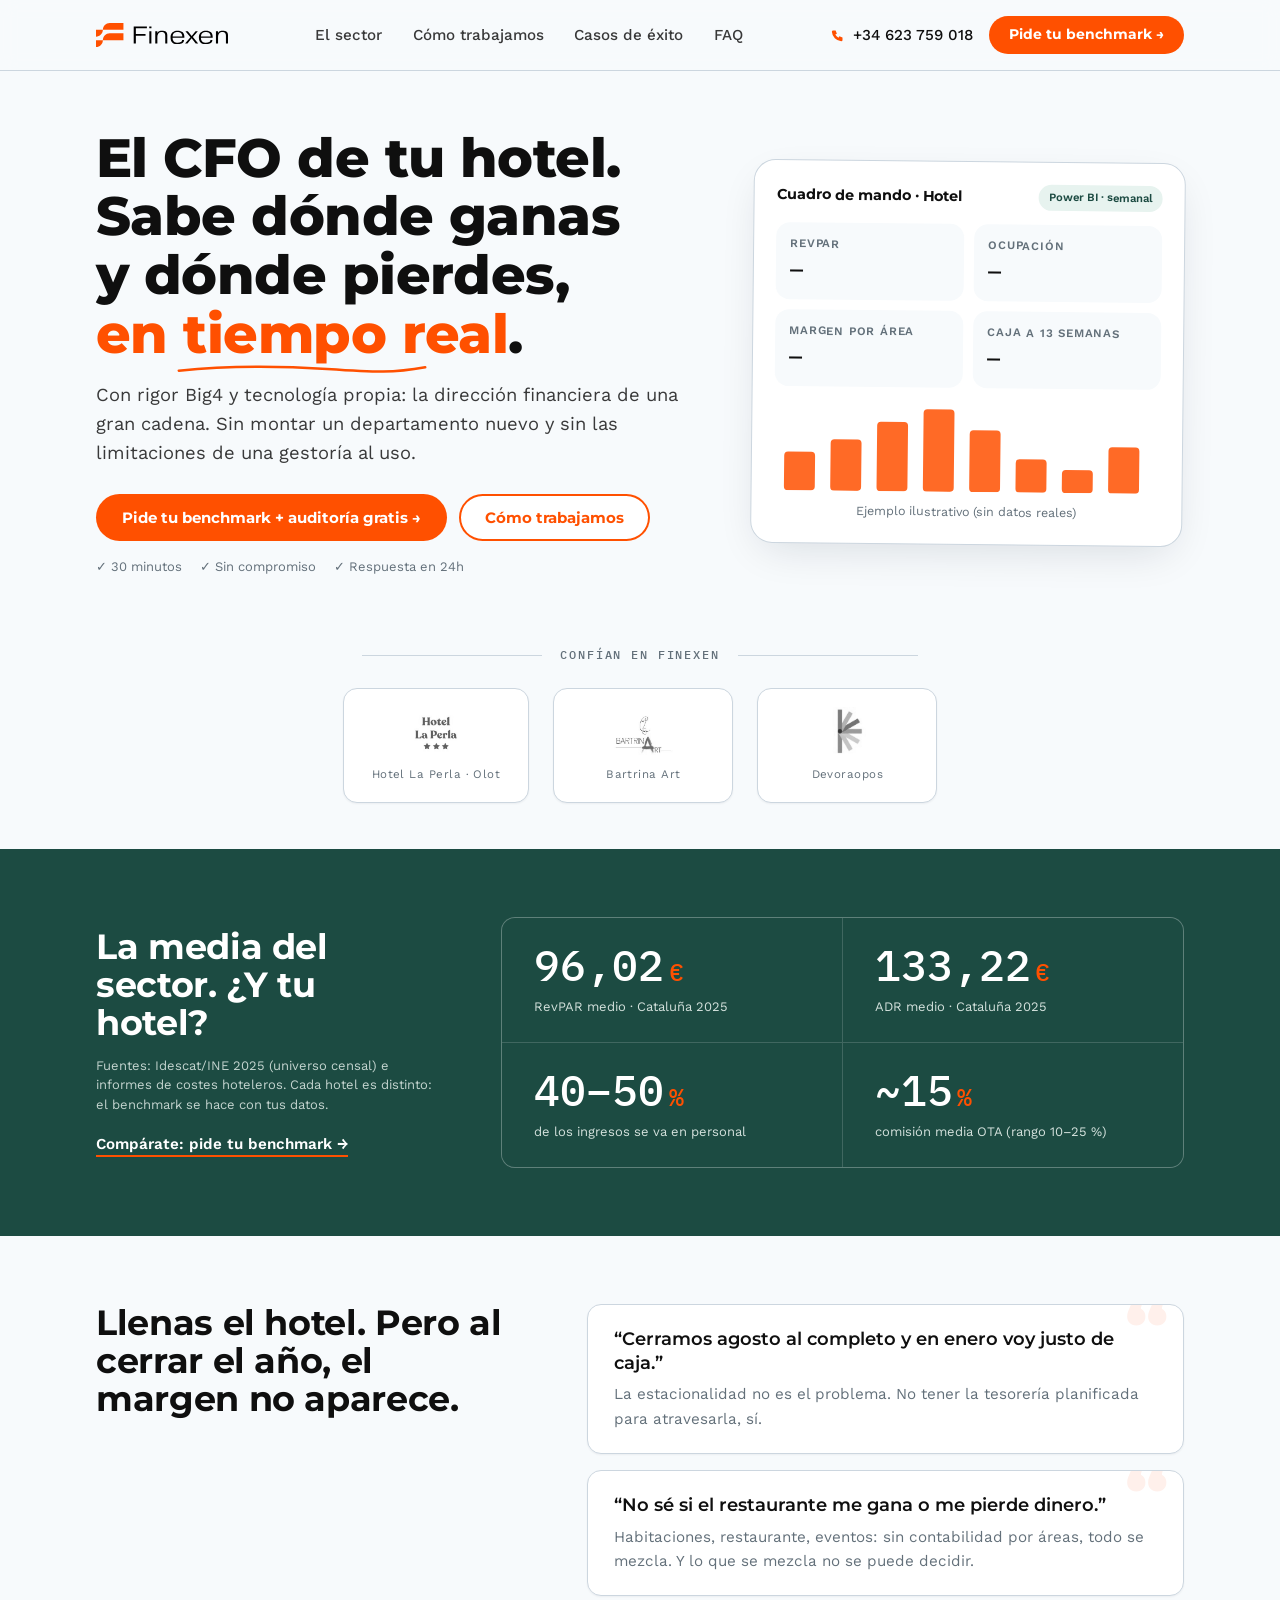
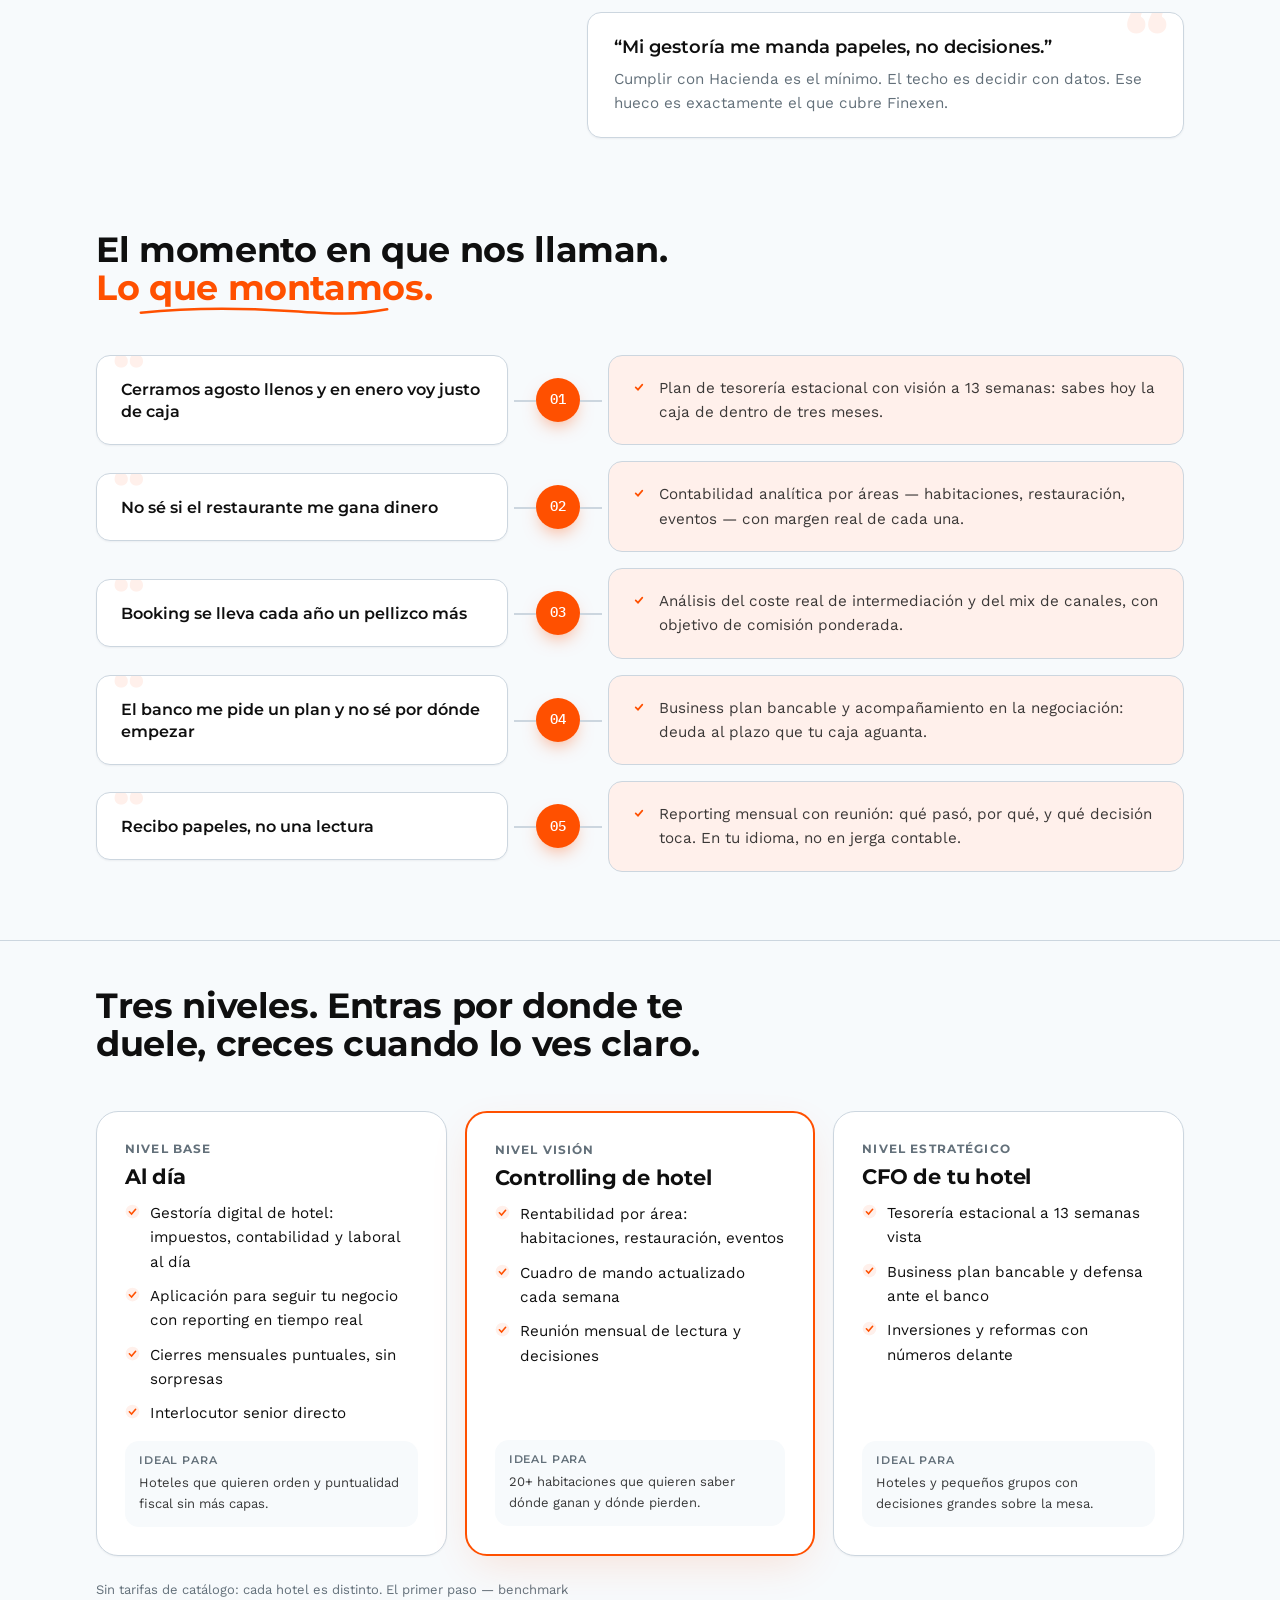
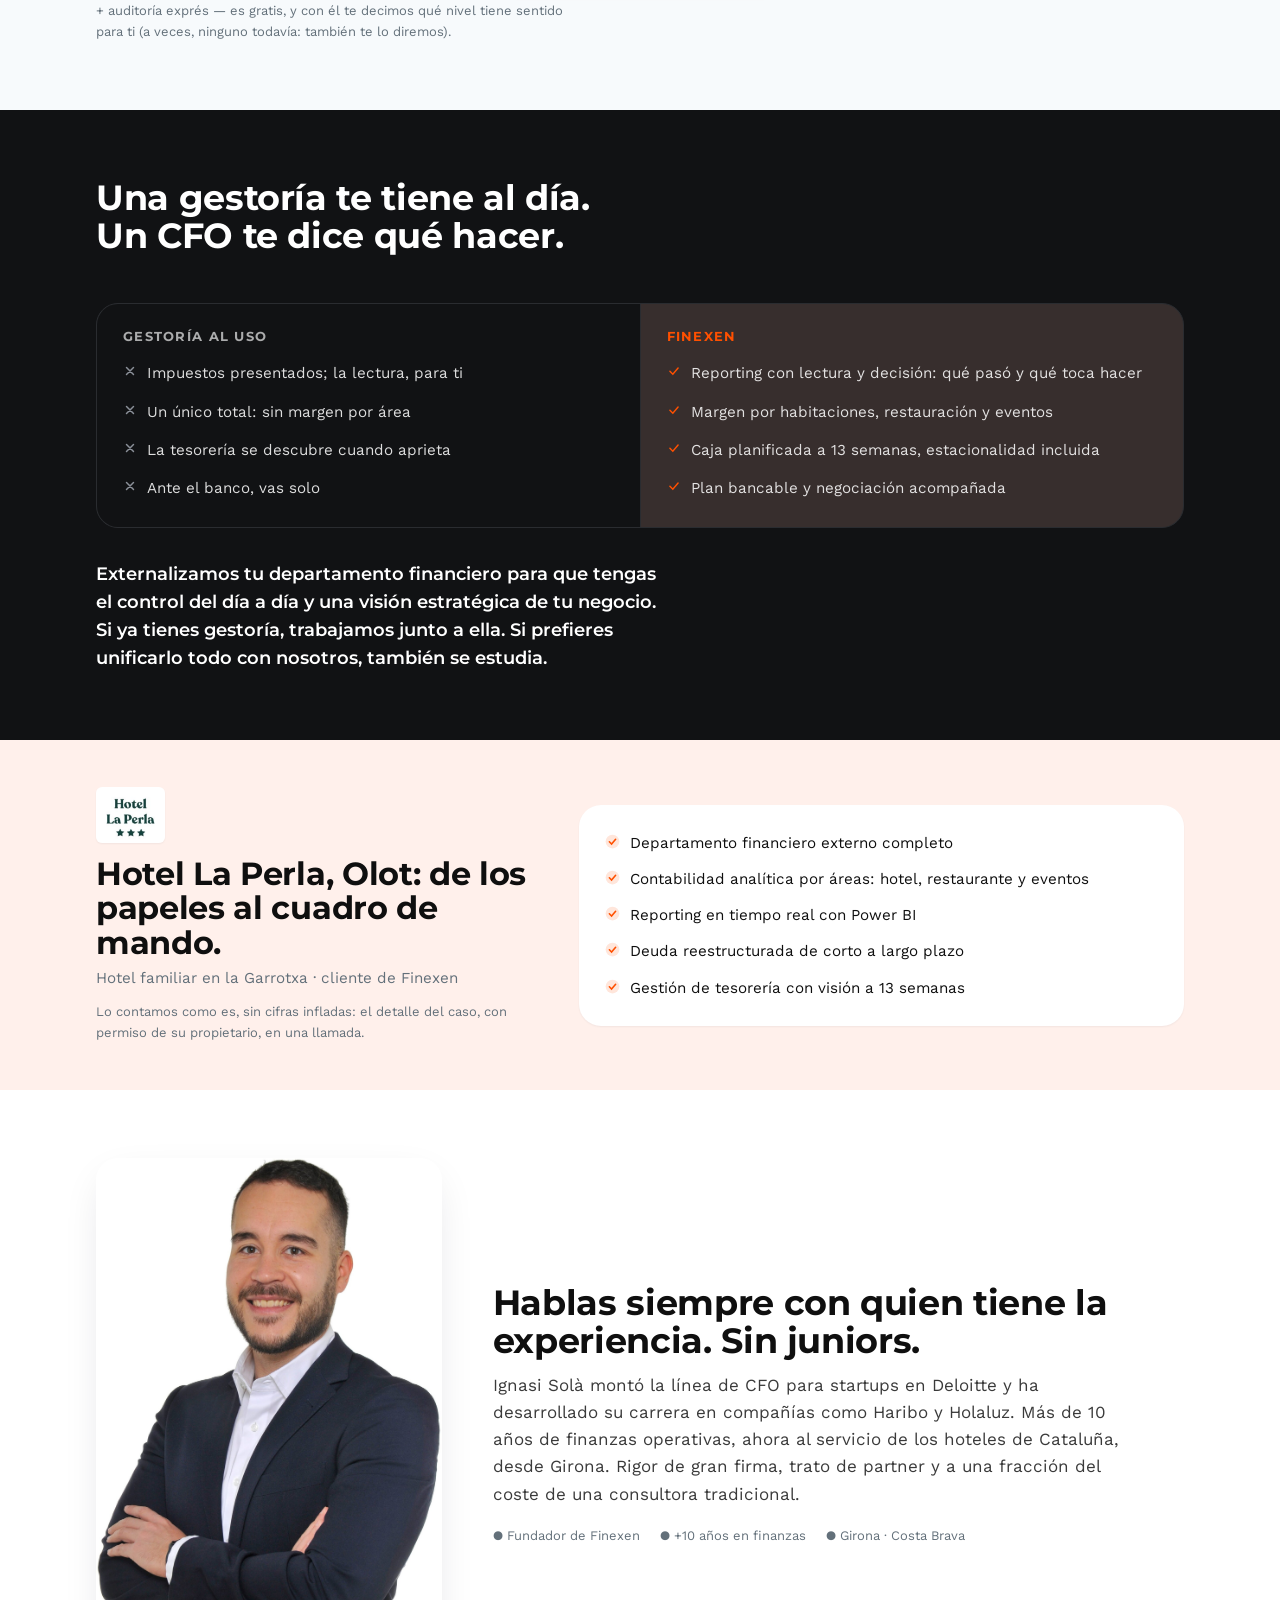
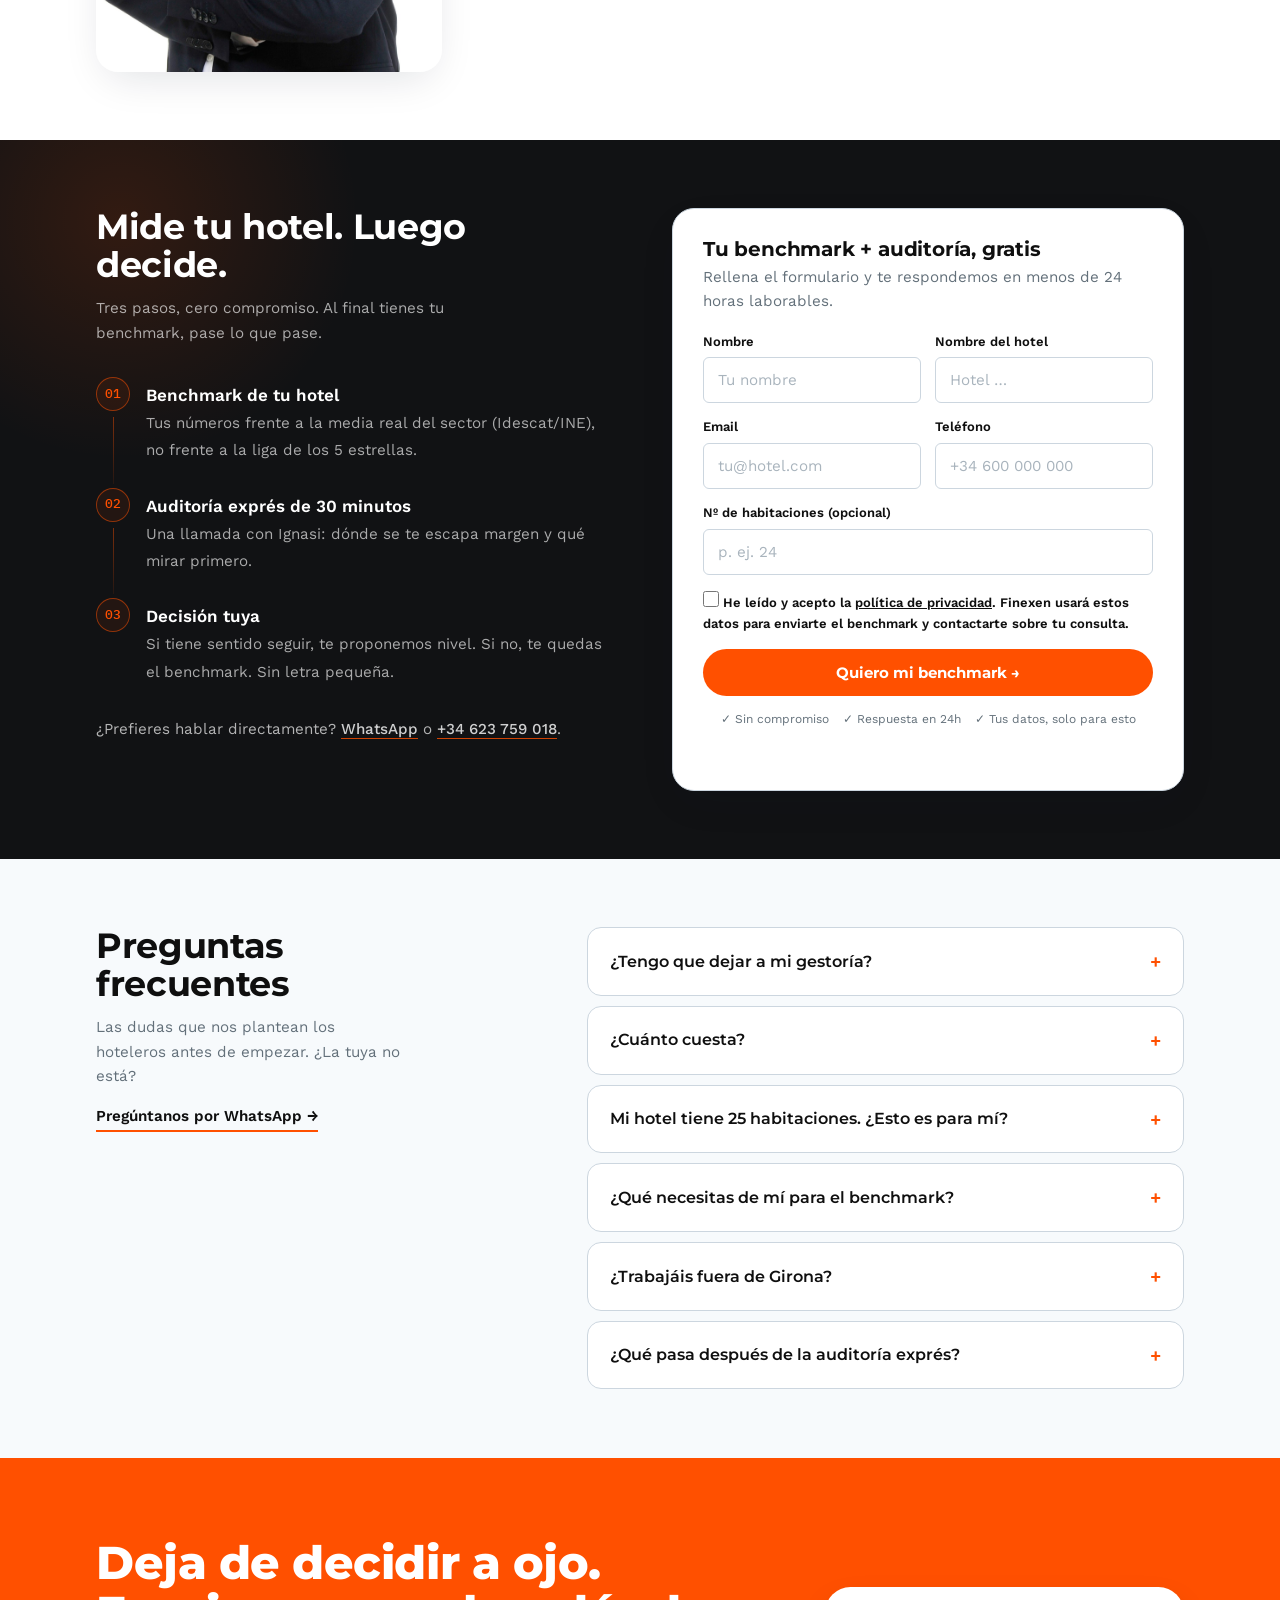
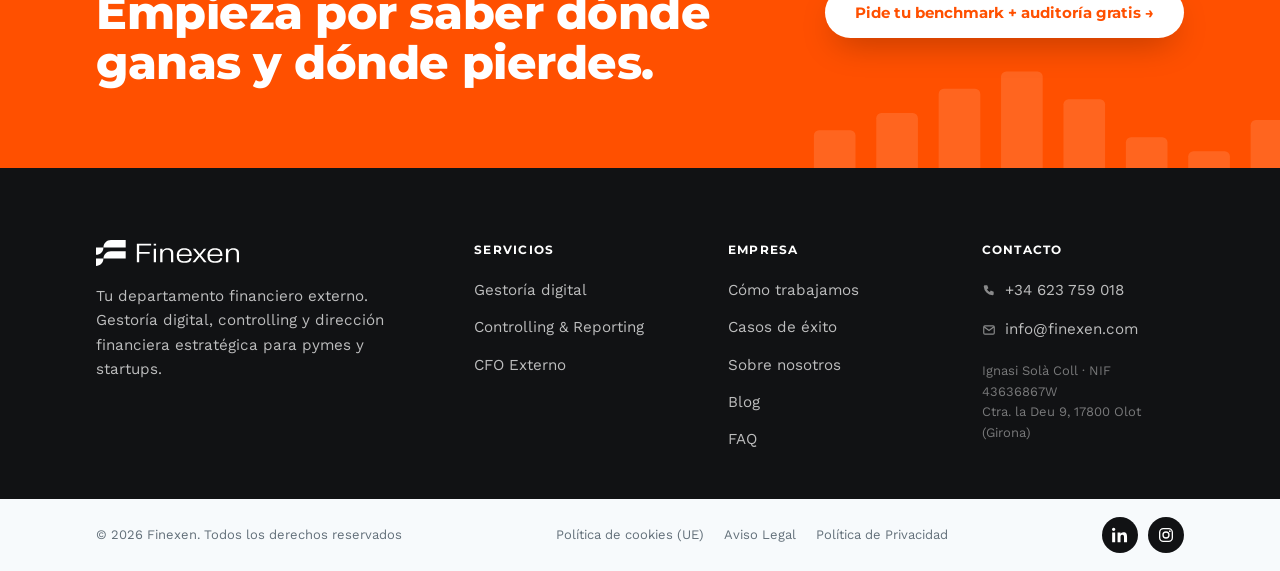
==== commit a3ac6205: "feat: update service descriptions in plan tiers to include laboral management and generalize dashboa" ====
--- a/index.html
+++ b/index.html
@@ -175,7 +175,7 @@
         <span class="tier">Nivel base</span>
         <h3>Al día</h3>
         <ul>
-          <li class="k"><svg width="15" height="15" viewBox="0 0 24 24" aria-hidden="true"><circle cx="12" cy="12" r="11" fill="#FFF0EB"/><path d="M7 12.5 10.5 16 17 8.5" stroke="#FF5000" stroke-width="2.5" fill="none" stroke-linecap="round"/></svg>Gestoría digital de hotel: impuestos y contabilidad al día</li>
+          <li class="k"><svg width="15" height="15" viewBox="0 0 24 24" aria-hidden="true"><circle cx="12" cy="12" r="11" fill="#FFF0EB"/><path d="M7 12.5 10.5 16 17 8.5" stroke="#FF5000" stroke-width="2.5" fill="none" stroke-linecap="round"/></svg>Gestoría digital de hotel: impuestos, contabilidad y laboral al día</li>
           <li class="k"><svg width="15" height="15" viewBox="0 0 24 24" aria-hidden="true"><circle cx="12" cy="12" r="11" fill="#FFF0EB"/><path d="M7 12.5 10.5 16 17 8.5" stroke="#FF5000" stroke-width="2.5" fill="none" stroke-linecap="round"/></svg>Aplicación para seguir tu negocio con reporting en tiempo real</li>
           <li class="k"><svg width="15" height="15" viewBox="0 0 24 24" aria-hidden="true"><circle cx="12" cy="12" r="11" fill="#FFF0EB"/><path d="M7 12.5 10.5 16 17 8.5" stroke="#FF5000" stroke-width="2.5" fill="none" stroke-linecap="round"/></svg>Cierres mensuales puntuales, sin sorpresas</li>
           <li class="k"><svg width="15" height="15" viewBox="0 0 24 24" aria-hidden="true"><circle cx="12" cy="12" r="11" fill="#FFF0EB"/><path d="M7 12.5 10.5 16 17 8.5" stroke="#FF5000" stroke-width="2.5" fill="none" stroke-linecap="round"/></svg>Interlocutor senior directo</li>
@@ -187,7 +187,7 @@
         <h3>Controlling de hotel</h3>
         <ul>
           <li class="k"><svg width="15" height="15" viewBox="0 0 24 24" aria-hidden="true"><circle cx="12" cy="12" r="11" fill="#FFF0EB"/><path d="M7 12.5 10.5 16 17 8.5" stroke="#FF5000" stroke-width="2.5" fill="none" stroke-linecap="round"/></svg>Rentabilidad por área: habitaciones, restauración, eventos</li>
-          <li class="k"><svg width="15" height="15" viewBox="0 0 24 24" aria-hidden="true"><circle cx="12" cy="12" r="11" fill="#FFF0EB"/><path d="M7 12.5 10.5 16 17 8.5" stroke="#FF5000" stroke-width="2.5" fill="none" stroke-linecap="round"/></svg>Cuadro de mando Power BI actualizado cada semana</li>
+          <li class="k"><svg width="15" height="15" viewBox="0 0 24 24" aria-hidden="true"><circle cx="12" cy="12" r="11" fill="#FFF0EB"/><path d="M7 12.5 10.5 16 17 8.5" stroke="#FF5000" stroke-width="2.5" fill="none" stroke-linecap="round"/></svg>Cuadro de mando actualizado cada semana</li>
           <li class="k"><svg width="15" height="15" viewBox="0 0 24 24" aria-hidden="true"><circle cx="12" cy="12" r="11" fill="#FFF0EB"/><path d="M7 12.5 10.5 16 17 8.5" stroke="#FF5000" stroke-width="2.5" fill="none" stroke-linecap="round"/></svg>Reunión mensual de lectura y decisiones</li>
         </ul>
         <div class="ideal"><b>Ideal para</b>20+ habitaciones que quieren saber dónde ganan y dónde pierden.</div>
